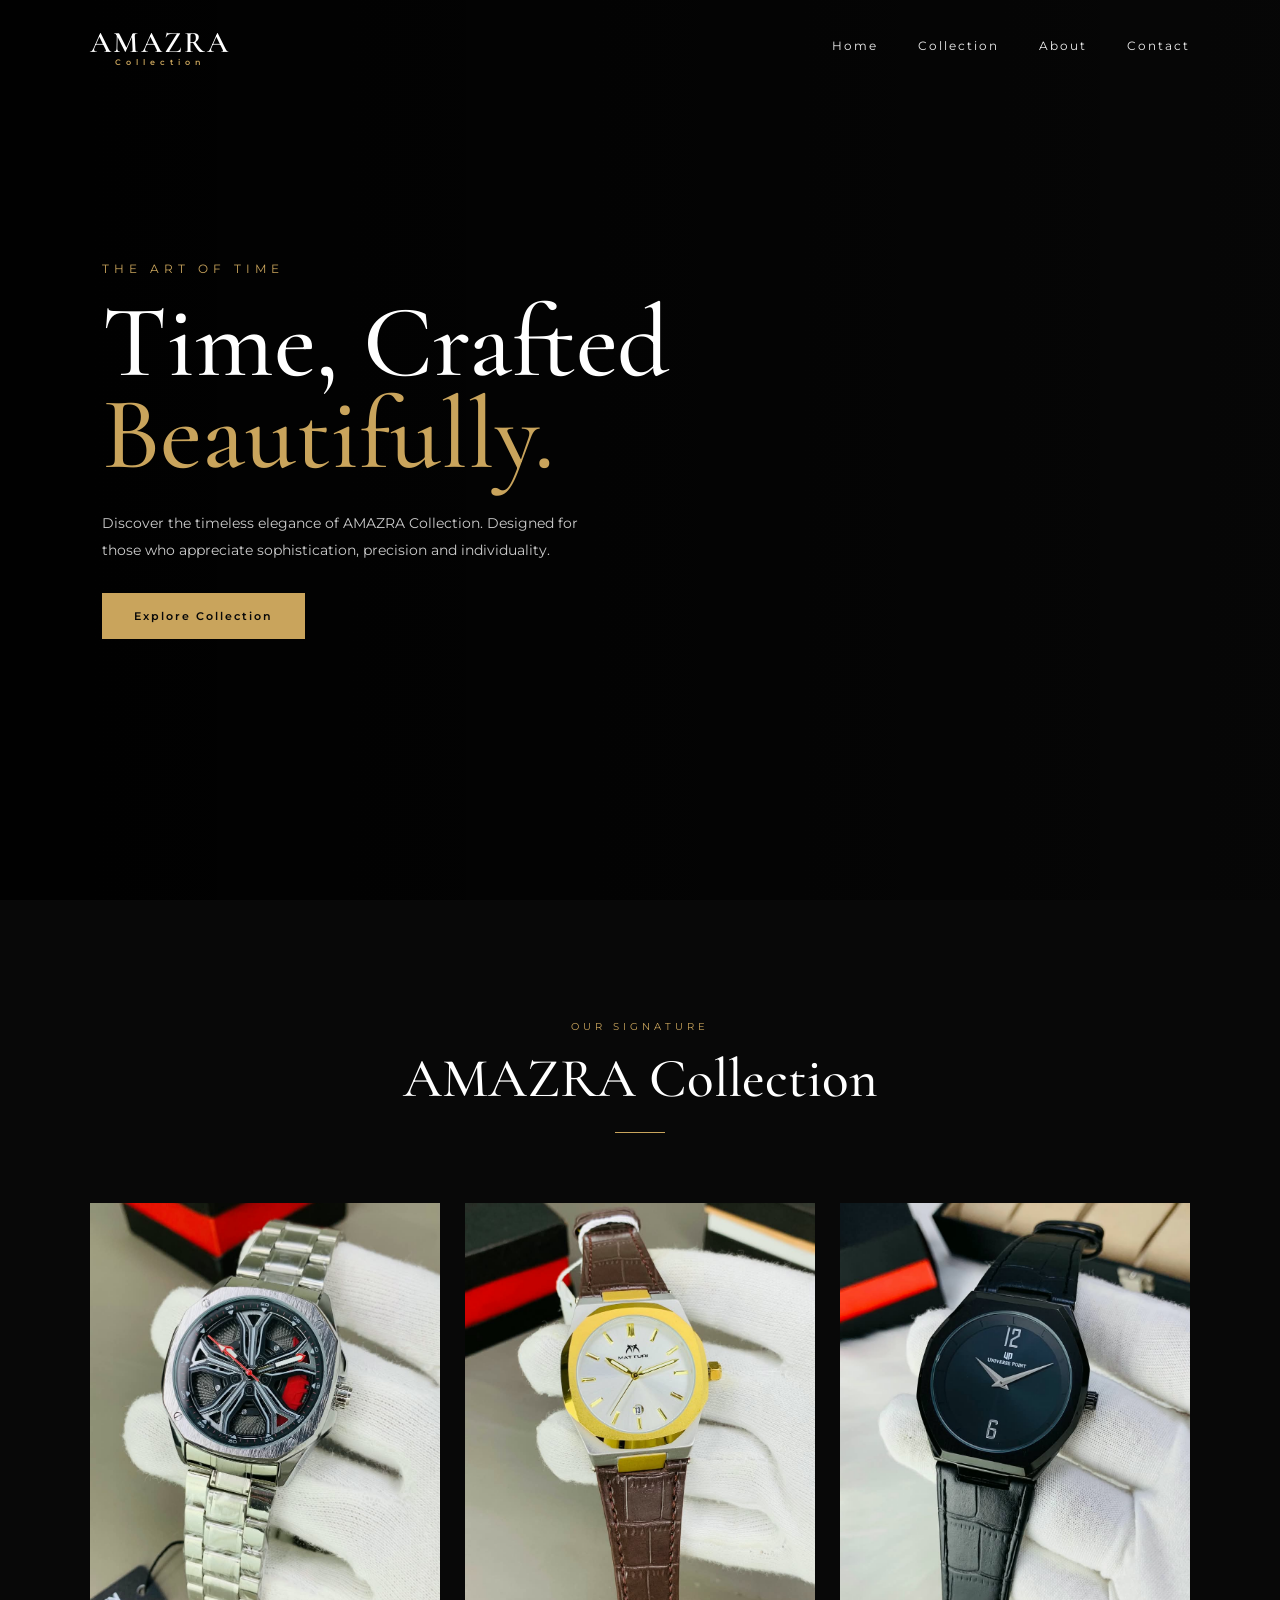
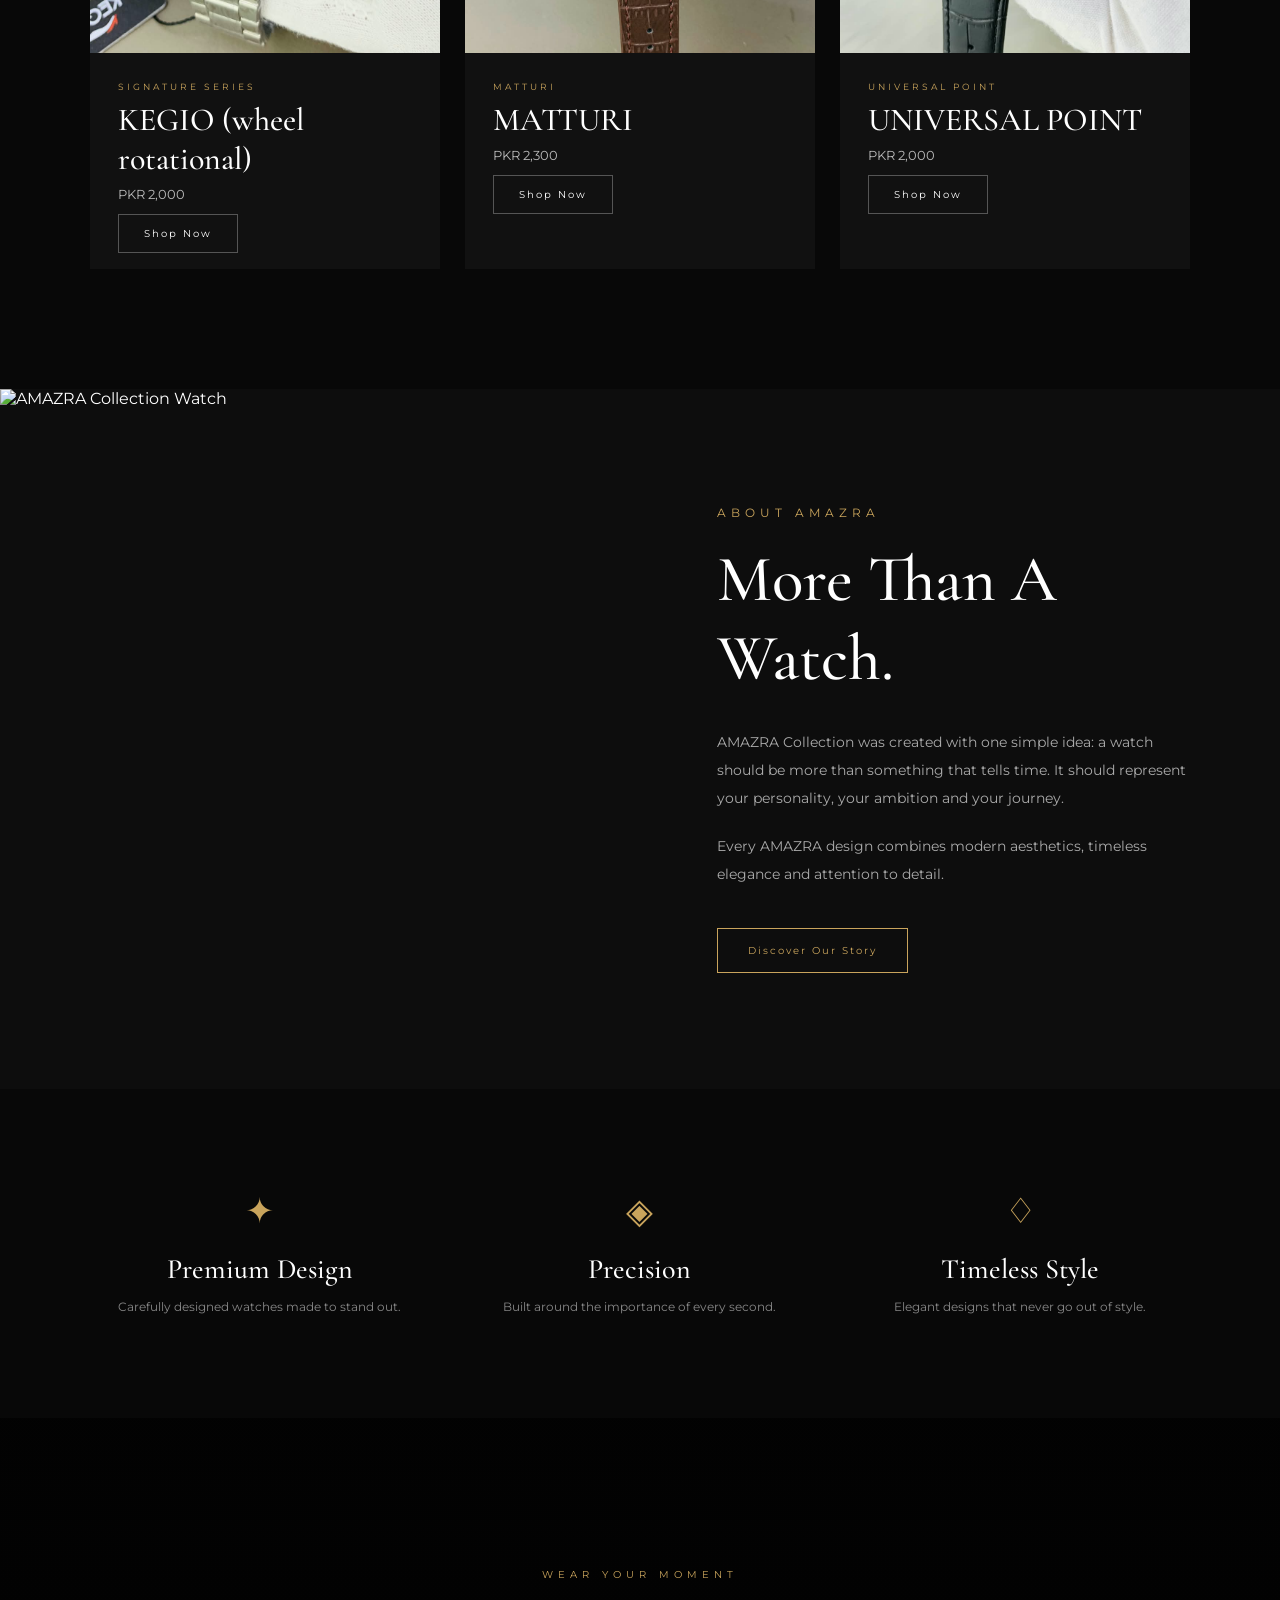
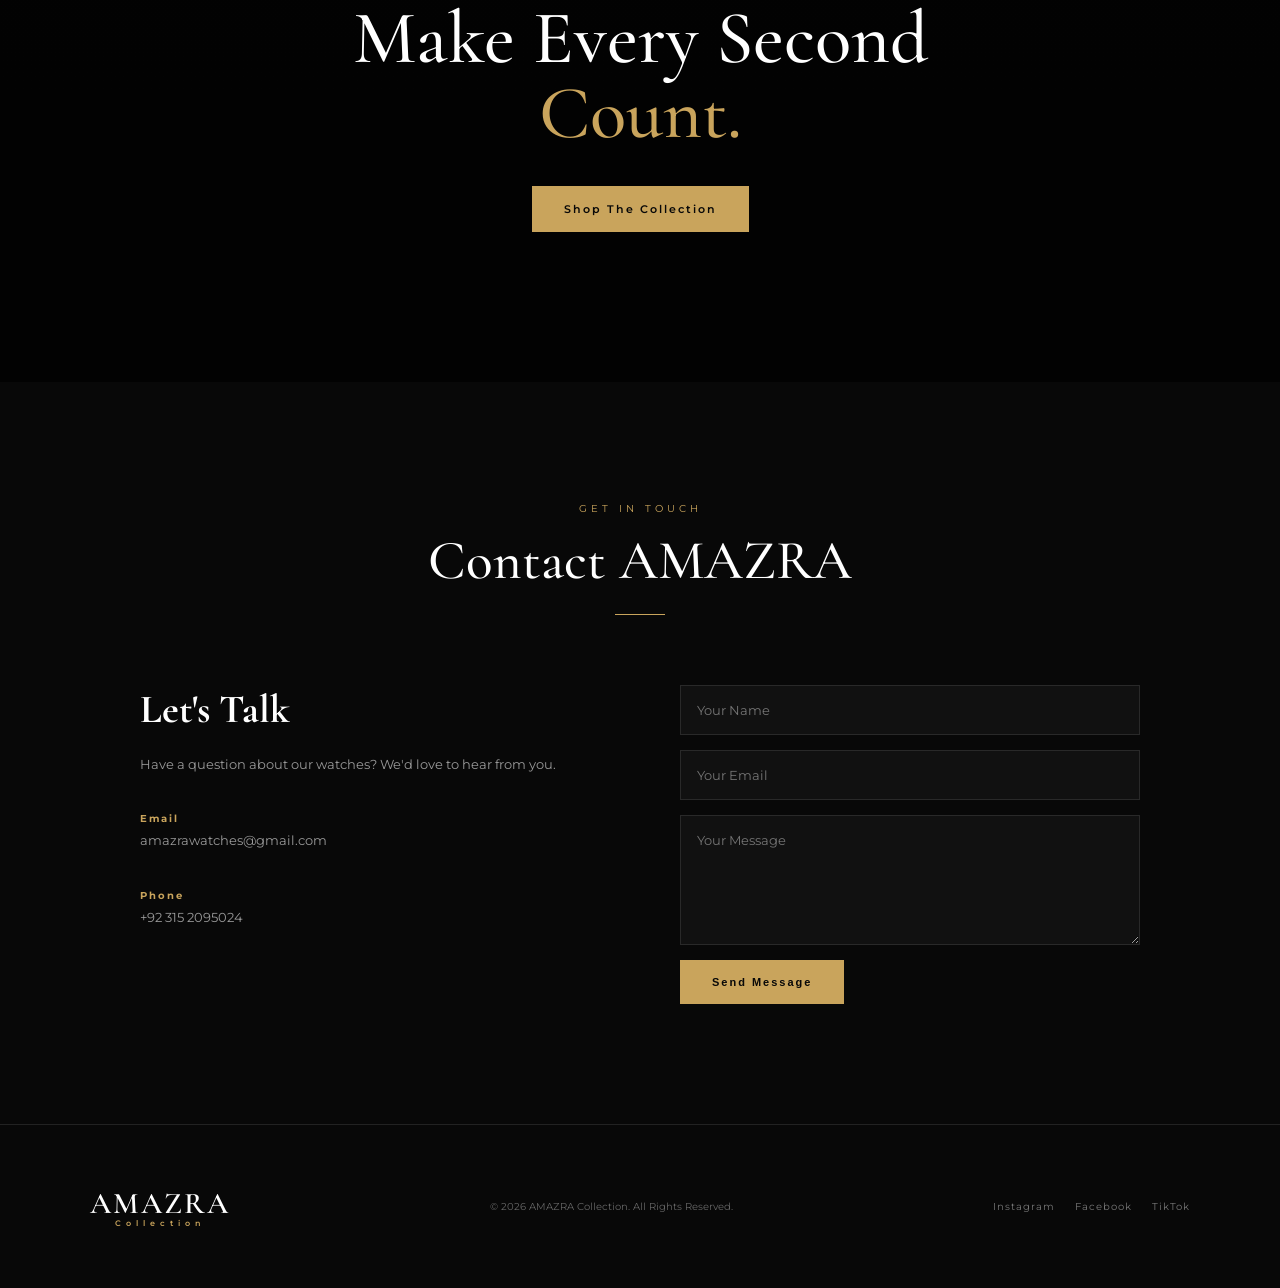
==== index.html @ 9cdfca57 "Fix HTML structure and update product details" ====
<!DOCTYPE html>
<html lang="en">
<head>
    <meta charset="UTF-8">
    <meta name="viewport" content="width=device-width, initial-scale=1.0">

    <title>AMAZRA Collection | Timeless Elegance</title>

    <link rel="stylesheet" href="style.css">

    <link rel="preconnect" href="https://fonts.googleapis.com">
    <link rel="preconnect" href="https://fonts.gstatic.com" crossorigin>

    <link href="https://fonts.googleapis.com/css2?family=Cormorant+Garamond:wght@400;500;600;700&family=Montserrat:wght@300;400;500;600;700&display=swap" rel="stylesheet">

    <script src="script.js" defer></script>
</head>

<body>

    <!-- NAVBAR -->

    <header class="navbar">

        <div class="logo">
            AMAZRA<span>Collection</span>
        </div>

        <nav id="navMenu">
            <a href="#home">Home</a>
            <a href="#collection">Collection</a>
            <a href="#about">About</a>
            <a href="#contact">Contact</a>
        </nav>

        <button class="menu-btn" id="menuBtn">
            ☰
        </button>

    </header>


    <!-- HERO SECTION -->

    <section class="hero" id="home">

        <div class="hero-content">

            <p class="small-title">
                THE ART OF TIME
            </p>

            <h1>
                Time, Crafted<br>
                <span>Beautifully.</span>
            </h1>

            <p class="hero-text">
                Discover the timeless elegance of AMAZRA Collection.
                Designed for those who appreciate sophistication,
                precision and individuality.
            </p>

            <a href="#collection" class="gold-btn">
                Explore Collection
            </a>

        </div>

    </section>


    <!-- COLLECTION -->

    <section class="collection" id="collection">

        <div class="section-heading">

            <p>OUR SIGNATURE</p>

            <h2>AMAZRA Collection</h2>

            <span></span>

        </div>


        <div class="products">

            <!-- PRODUCT 1 -->

            <div class="product-card">

                <div class="watch-image">
                    <img
                        src="WhatsApp Image 2026-08-26 at 6.16.11 PM (1).jpeg" alt="AMAZRA Classic Watch">
                </div>

                <div class="product-info">

                    <p class="product-category">
                        SIGNATURE SERIES
                    </p>

                    <h3>
                        KEGIO (wheel rotational)
                    </h3>

                    <p class="price">
                        PKR 2,000
                    </p>

                    <a href="WhatsApp Image 2026-08-26 at 6.16.11 PM (1).jpeg" class="shop-btn">
                        Shop Now
                    </a>
                </div>

            </div>


            <!-- PRODUCT 2 -->

            <div class="product-card">

                <div class="watch-image">

                    <img
                        src="WhatsApp Image 2026-08-26 at 6.16.17 PM.jpeg"
                        alt="AMAZRA Royal Watch">

                </div>

                <div class="product-info">

                    <p class="product-category">
                        MATTURI
                    </p>

                    <h3>
                        MATTURI
                    </h3>

                    <p class="price">
                        PKR 2,300
                    </p>
                    <a href="WhatsApp Image 2026-08-26 at 6.16.17 PM.jpeg" class="shop-btn">
                        Shop Now
                    </a>
                    

                </div>

            </div>


            <!-- PRODUCT 3 -->

            <div class="product-card">

                <div class="watch-image">

                    <img
                        src="WhatsApp Image 2026-08-26 at 6.16.13 PM.jpeg"
                        alt="AMAZRA Noir Watch">

                </div>

                <div class="product-info">

                    <p class="product-category">
                        UNIVERSAL POINT
                    </p>

                    <h3>
                        UNIVERSAL POINT
                    </h3>

                    <p class="price">
                        PKR 2,000
                    </p>

                    <a href="product.html?product=noir" class="shop-btn">
                        Shop Now
                    </a>
                    

                </div>

            </div>

        </div>

    </section>


    <!-- ABOUT -->

    <section class="about" id="about">

        <div class="about-image">

            <img
                src="https://images.unsplash.com/photo-1523275335684-37898b6baf30?auto=format&fit=crop&w=1200&q=80"
                alt="AMAZRA Collection Watch">

        </div>


        <div class="about-content">

            <p class="small-title">
                ABOUT AMAZRA
            </p>

            <h2>
                More Than A Watch.
            </h2>

            <p>
                AMAZRA Collection was created with one simple idea:
                a watch should be more than something that tells time.
                It should represent your personality, your ambition
                and your journey.
            </p>

            <p>
                Every AMAZRA design combines modern aesthetics,
                timeless elegance and attention to detail.
            </p>

            <a href="#contact" class="outline-btn">
                Discover Our Story
            </a>

        </div>

    </section>


    <!-- FEATURES -->

    <section class="features">

        <div class="feature">

            <div class="feature-icon">
                ✦
            </div>

            <h3>
                Premium Design
            </h3>

            <p>
                Carefully designed watches made to stand out.
            </p>

        </div>


        <div class="feature">

            <div class="feature-icon">
                ◈
            </div>

            <h3>
                Precision
            </h3>

            <p>
                Built around the importance of every second.
            </p>

        </div>


        <div class="feature">

            <div class="feature-icon">
                ♢
            </div>

            <h3>
                Timeless Style
            </h3>

            <p>
                Elegant designs that never go out of style.
            </p>

        </div>

    </section>


    <!-- CTA -->

    <section class="cta">

        <p>
            WEAR YOUR MOMENT
        </p>

        <h2>
            Make Every Second<br>
            <span>Count.</span>
        </h2>

        <a href="#collection" class="gold-btn">
            Shop The Collection
        </a>

    </section>


    <!-- CONTACT -->

    <section class="contact" id="contact">

        <div class="section-heading">

            <p>GET IN TOUCH</p>

            <h2>
                Contact AMAZRA
            </h2>

            <span></span>

        </div>


        <div class="contact-container">

            <div class="contact-info">

                <h3>
                    Let's Talk
                </h3>

                <p>
                    Have a question about our watches?
                    We'd love to hear from you.
                </p>

                <p>
                    <strong>Email</strong><br>
                    amazrawatches@gmail.com
                </p>

                <p>
                    <strong>Phone</strong><br>
                    +92 315 2095024
                </p>

            </div>


            <form class="contact-form">

                <input
                    type="text"
                    placeholder="Your Name"
                    required
                >

                <input
                    type="email"
                    placeholder="Your Email"
                    required
                >

                <textarea
                    placeholder="Your Message"
                    rows="6"
                    required
                ></textarea>

                <button type="submit" class="gold-btn">
                    Send Message
                </button>

            </form>

        </div>

    </section>


    <!-- FOOTER -->

    <footer>

        <div class="footer-logo">
            AMAZRA<span>Collection</span>
        </div>

        <p>
            © 2026 AMAZRA Collection. All Rights Reserved.
        </p>

        <div class="socials">
            <a href="#">Instagram</a>
            <a href="#">Facebook</a>
            <a href="#">TikTok</a>
        </div>

    </footer>

</body>
</html>

    </footer>

</body>
</html>
---- style.css ----
/* ================================
   AMAZRA COLLECTION
   MAIN STYLESHEET
================================ */

* {
    margin: 0;
    padding: 0;
    box-sizing: border-box;
}

html {
    scroll-behavior: smooth;
}

body {
    background: #080808;
    color: #ffffff;
    font-family: "Montserrat", sans-serif;
}

a {
    text-decoration: none;
    color: inherit;
}


/* ================================
   NAVBAR
================================ */

.navbar {
    width: 100%;
    height: 90px;

    padding: 0 7%;

    display: flex;
    align-items: center;
    justify-content: space-between;

    position: absolute;
    top: 0;
    left: 0;

    z-index: 100;
}

.logo,
.footer-logo {
    font-family: "Cormorant Garamond", serif;

    font-size: 30px;
    font-weight: 600;

    letter-spacing: 2px;
}

.logo span,
.footer-logo span {
    display: block;

    color: #c9a45c;

    font-family: "Montserrat", sans-serif;
    font-size: 8px;

    letter-spacing: 5px;

    text-align: center;

    margin-top: -4px;
}

.navbar nav {
    display: flex;
    gap: 40px;
}

.navbar nav a {
    color: #eeeeee;

    font-size: 12px;

    letter-spacing: 2px;

    transition: 0.3s;
}

.navbar nav a:hover {
    color: #c9a45c;
}

.menu-btn {
    display: none;

    background: transparent;
    border: none;

    color: white;

    font-size: 25px;

    cursor: pointer;
}


/* ================================
   HERO
================================ */

.hero {
    min-height: 100vh;

    display: flex;
    align-items: center;

    padding: 120px 8%;

    background:
        linear-gradient(
            90deg,
            rgba(0,0,0,0.92),
            rgba(0,0,0,0.60),
            rgba(0,0,0,0.20)
        ),
        url("https://images.unsplash.com/photo-1522312346375-d1a52e2b99b3?auto=format&fit=crop&w=1800&q=85");

    background-size: cover;
    background-position: center;
}

.hero-content {
    max-width: 650px;

    animation: heroAnimation 1.2s ease;
}

.small-title {
    color: #c9a45c;

    font-size: 12px;

    letter-spacing: 5px;

    margin-bottom: 20px;
}

.hero h1 {
    font-family: "Cormorant Garamond", serif;

    font-size: clamp(60px, 8vw, 110px);

    line-height: 0.9;

    font-weight: 500;
}

.hero h1 span,
.cta h2 span {
    color: #c9a45c;
}

.hero-text {
    max-width: 500px;

    margin: 30px 0;

    color: #cccccc;

    line-height: 1.9;

    font-size: 14px;
}

.gold-btn {
    display: inline-block;

    padding: 16px 32px;

    background: #c9a45c;

    color: #080808;

    font-size: 11px;

    font-weight: 600;

    letter-spacing: 2px;

    border: none;

    cursor: pointer;

    transition: 0.3s;
}

.gold-btn:hover {
    background: #e3c27a;

    transform: translateY(-3px);
}


/* ================================
   COLLECTION
================================ */

.collection {
    padding: 120px 7%;
}

.section-heading {
    text-align: center;

    margin-bottom: 70px;
}

.section-heading p {
    color: #c9a45c;

    font-size: 10px;

    letter-spacing: 4px;

    margin-bottom: 12px;
}

.section-heading h2 {
    font-family: "Cormorant Garamond", serif;

    font-size: 55px;

    font-weight: 500;
}

.section-heading span {
    display: block;

    width: 50px;
    height: 1px;

    background: #c9a45c;

    margin: 20px auto 0;
}

.products {
    display: grid;

    grid-template-columns:
        repeat(3, 1fr);

    gap: 25px;
}

.product-card {
    background: #111111;

    transition: 0.4s;

    overflow: hidden;
}

.product-card:hover {
    transform: translateY(-10px);
}

.watch-image {
    height: 450px;

    overflow: hidden;

    background: #151515;
}

.watch-image img {
    width: 100%;
    height: 100%;

    object-fit: cover;

    transition: 0.6s;
}

.product-card:hover .watch-image img {
    transform: scale(1.08);
}

.product-info {
    padding: 28px;
}

.product-category {
    color: #c9a45c;

    font-size: 9px;

    letter-spacing: 3px;
}

.product-info h3 {
    font-family: "Cormorant Garamond", serif;

    font-size: 32px;

    font-weight: 500;

    margin: 8px 0;
}

.price {
    color: #bbbbbb;

    font-size: 13px;

    margin-bottom: 20px;
}

.shop-btn {
    background: transparent;

    border: 1px solid #555;

    color: white;

    padding: 12px 25px;

    font-size: 10px;

    letter-spacing: 2px;

    cursor: pointer;

    transition: 0.3s;
}

.shop-btn:hover {
    border-color: #c9a45c;

    color: #c9a45c;
}


/* ================================
   ABOUT
================================ */

.about {
    display: grid;

    grid-template-columns: 1fr 1fr;

    min-height: 700px;

    background: #0d0d0d;
}

.about-image {
    min-height: 600px;
}

.about-image img {
    width: 100%;
    height: 100%;

    object-fit: cover;
}

.about-content {
    padding: 100px 12%;

    display: flex;

    flex-direction: column;

    justify-content: center;
}

.about-content h2 {
    font-family: "Cormorant Garamond", serif;

    font-size: 65px;

    font-weight: 500;

    margin-bottom: 30px;
}

.about-content p:not(.small-title) {
    color: #aaa;

    font-size: 14px;

    line-height: 2;

    margin-bottom: 20px;
}

.outline-btn {
    width: fit-content;

    margin-top: 20px;

    padding: 15px 30px;

    border: 1px solid #c9a45c;

    color: #c9a45c;

    font-size: 10px;

    letter-spacing: 2px;

    transition: 0.3s;
}

.outline-btn:hover {
    background: #c9a45c;

    color: #080808;
}


/* ================================
   FEATURES
================================ */

.features {
    padding: 100px 7%;

    display: grid;

    grid-template-columns:
        repeat(3, 1fr);

    gap: 40px;

    text-align: center;
}

.feature-icon {
    color: #c9a45c;

    font-size: 35px;

    margin-bottom: 20px;
}

.feature h3 {
    font-family: "Cormorant Garamond", serif;

    font-size: 28px;

    font-weight: 500;

    margin-bottom: 10px;
}

.feature p {
    color: #888;

    font-size: 12px;

    line-height: 1.8;
}


/* ================================
   CTA
================================ */

.cta {
    padding: 150px 20px;

    text-align: center;

    background:
        linear-gradient(
            rgba(0,0,0,0.70),
            rgba(0,0,0,0.80)
        ),
        url("https://images.unsplash.com/photo-1547996160-81dfa63595aa?auto=format&fit=crop&w=1800&q=85");

    background-size: cover;

    background-position: center;
}

.cta p {
    color: #c9a45c;

    font-size: 10px;

    letter-spacing: 5px;

    margin-bottom: 20px;
}

.cta h2 {
    font-family: "Cormorant Garamond", serif;

    font-size: 75px;

    font-weight: 500;

    line-height: 1;

    margin-bottom: 35px;
}


/* ================================
   CONTACT
================================ */

.contact {
    padding: 120px 7%;
}

.contact-container {
    max-width: 1000px;

    margin: auto;

    display: grid;

    grid-template-columns: 1fr 1fr;

    gap: 80px;
}

.contact-info h3 {
    font-family: "Cormorant Garamond", serif;

    font-size: 40px;

    margin-bottom: 20px;
}

.contact-info p {
    color: #999;

    font-size: 13px;

    line-height: 1.8;

    margin-bottom: 30px;
}

.contact-info strong {
    color: #c9a45c;

    font-size: 10px;

    letter-spacing: 2px;
}

.contact-form {
    display: flex;

    flex-direction: column;

    gap: 15px;
}

.contact-form input,
.contact-form textarea {
    width: 100%;

    padding: 16px;

    background: #111;

    border: 1px solid #292929;

    color: white;

    font-family: inherit;

    outline: none;
}

.contact-form input:focus,
.contact-form textarea:focus {
    border-color: #c9a45c;
}

.contact-form button {
    align-self: flex-start;
}


/* ================================
   FOOTER
================================ */

footer {
    padding: 60px 7%;

    border-top: 1px solid #222;

    display: flex;

    align-items: center;

    justify-content: space-between;
}

footer p {
    color: #666;

    font-size: 10px;
}

.socials {
    display: flex;

    gap: 20px;
}

.socials a {
    color: #777;

    font-size: 10px;

    letter-spacing: 1px;

    transition: 0.3s;
}

.socials a:hover {
    color: #c9a45c;
}


/* ================================
   ANIMATION
================================ */

@keyframes heroAnimation {

    from {
        opacity: 0;
        transform: translateY(30px);
    }

    to {
        opacity: 1;
        transform: translateY(0);
    }

}


/* ================================
   MOBILE
================================ */

@media (max-width: 900px) {

    .navbar {
        padding: 0 5%;
    }

    .navbar nav {
        display: none;

        position: absolute;

        top: 90px;
        left: 0;

        width: 100%;

        background: #080808;

        flex-direction: column;

        gap: 0;

        padding: 20px 0;
    }

    .navbar nav.active {
        display: flex;
    }

    .navbar nav a {
        padding: 18px 30px;
    }

    .menu-btn {
        display: block;
    }

    .products {
        grid-template-columns: 1fr;
    }

    .watch-image {
        height: 500px;
    }

    .about {
        grid-template-columns: 1fr;
    }

    .about-image {
        height: 500px;
    }

    .about-content {
        padding: 80px 8%;
    }

    .features {
        grid-template-columns: 1fr;
    }

    .contact-container {
        grid-template-columns: 1fr;

        gap: 50px;
    }

    footer {
        flex-direction: column;

        gap: 25px;

        text-align: center;
    }

}

@media (max-width: 600px) {

    .hero {
        padding: 120px 7%;
    }

    .hero h1 {
        font-size: 65px;
    }

    .section-heading h2 {
        font-size: 45px;
    }

    .about-content h2 {
        font-size: 50px;
    }

    .cta h2 {
        font-size: 55px;
    }

}
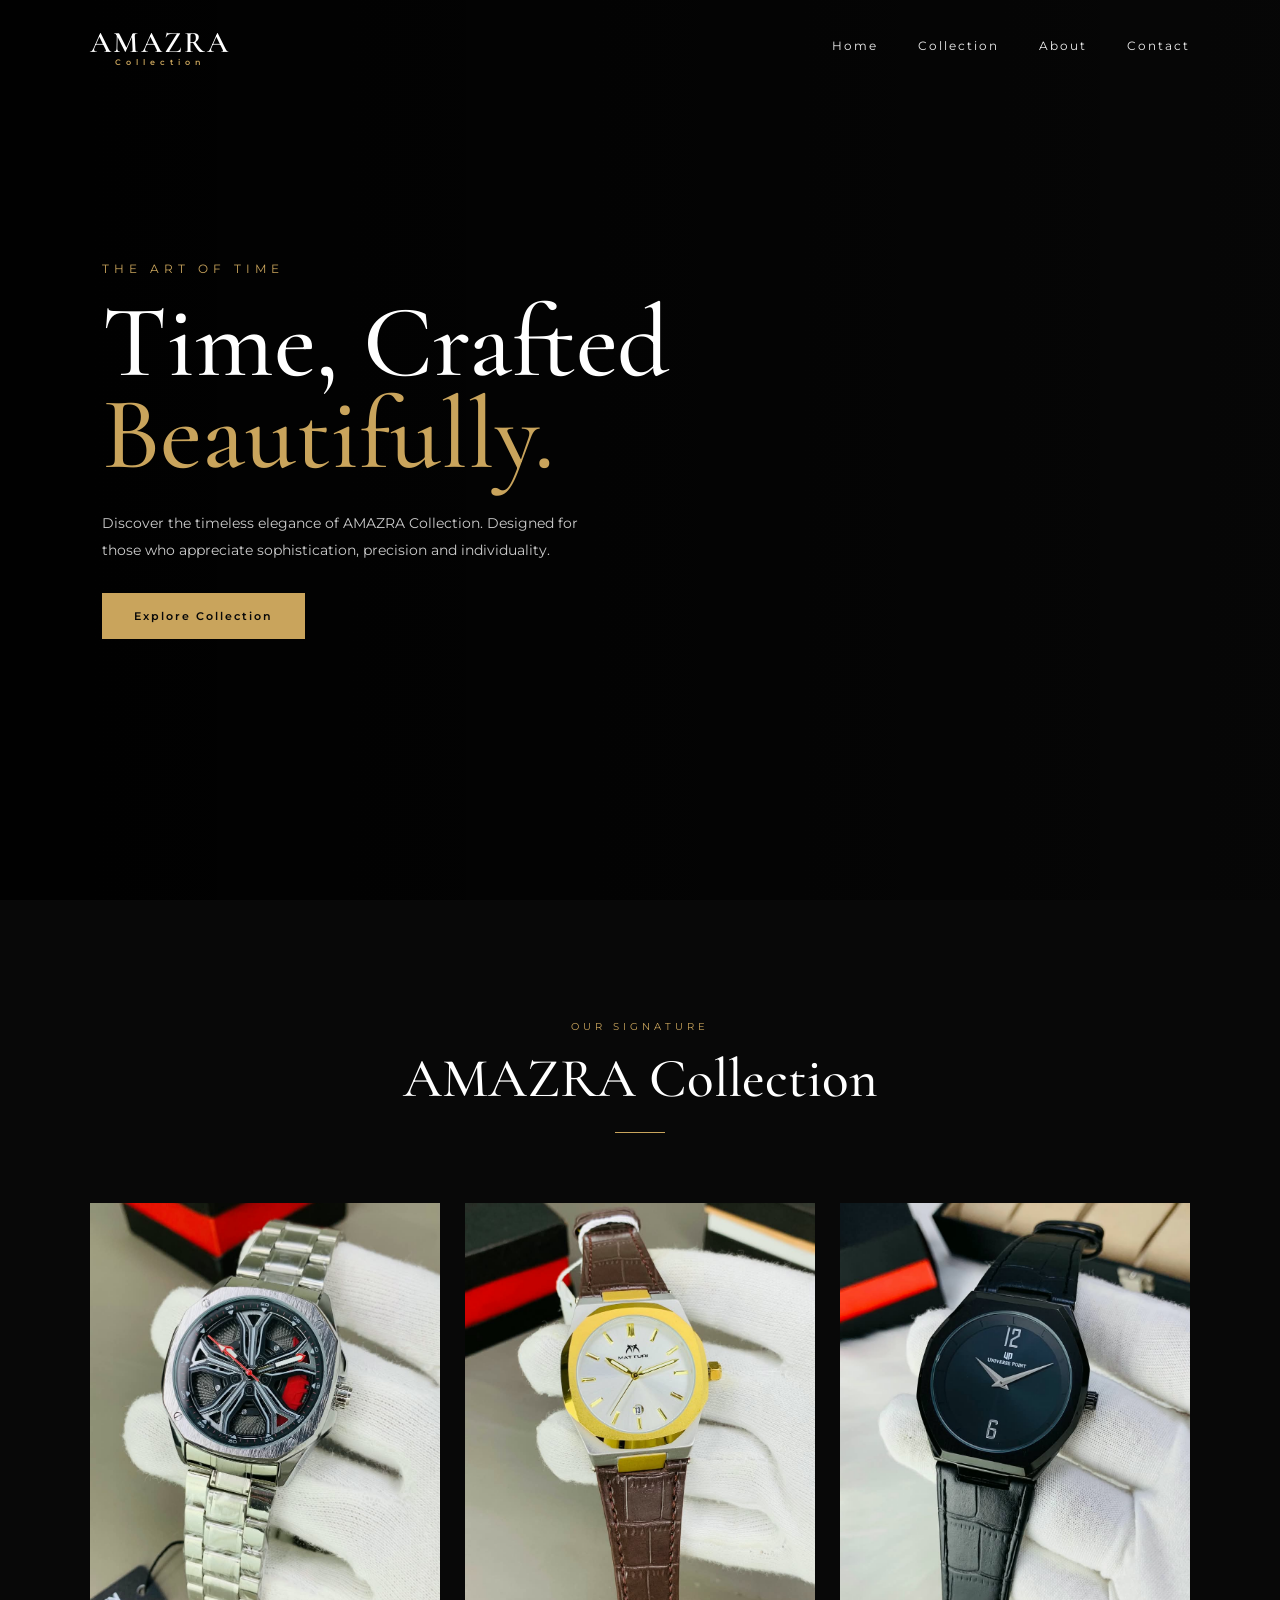
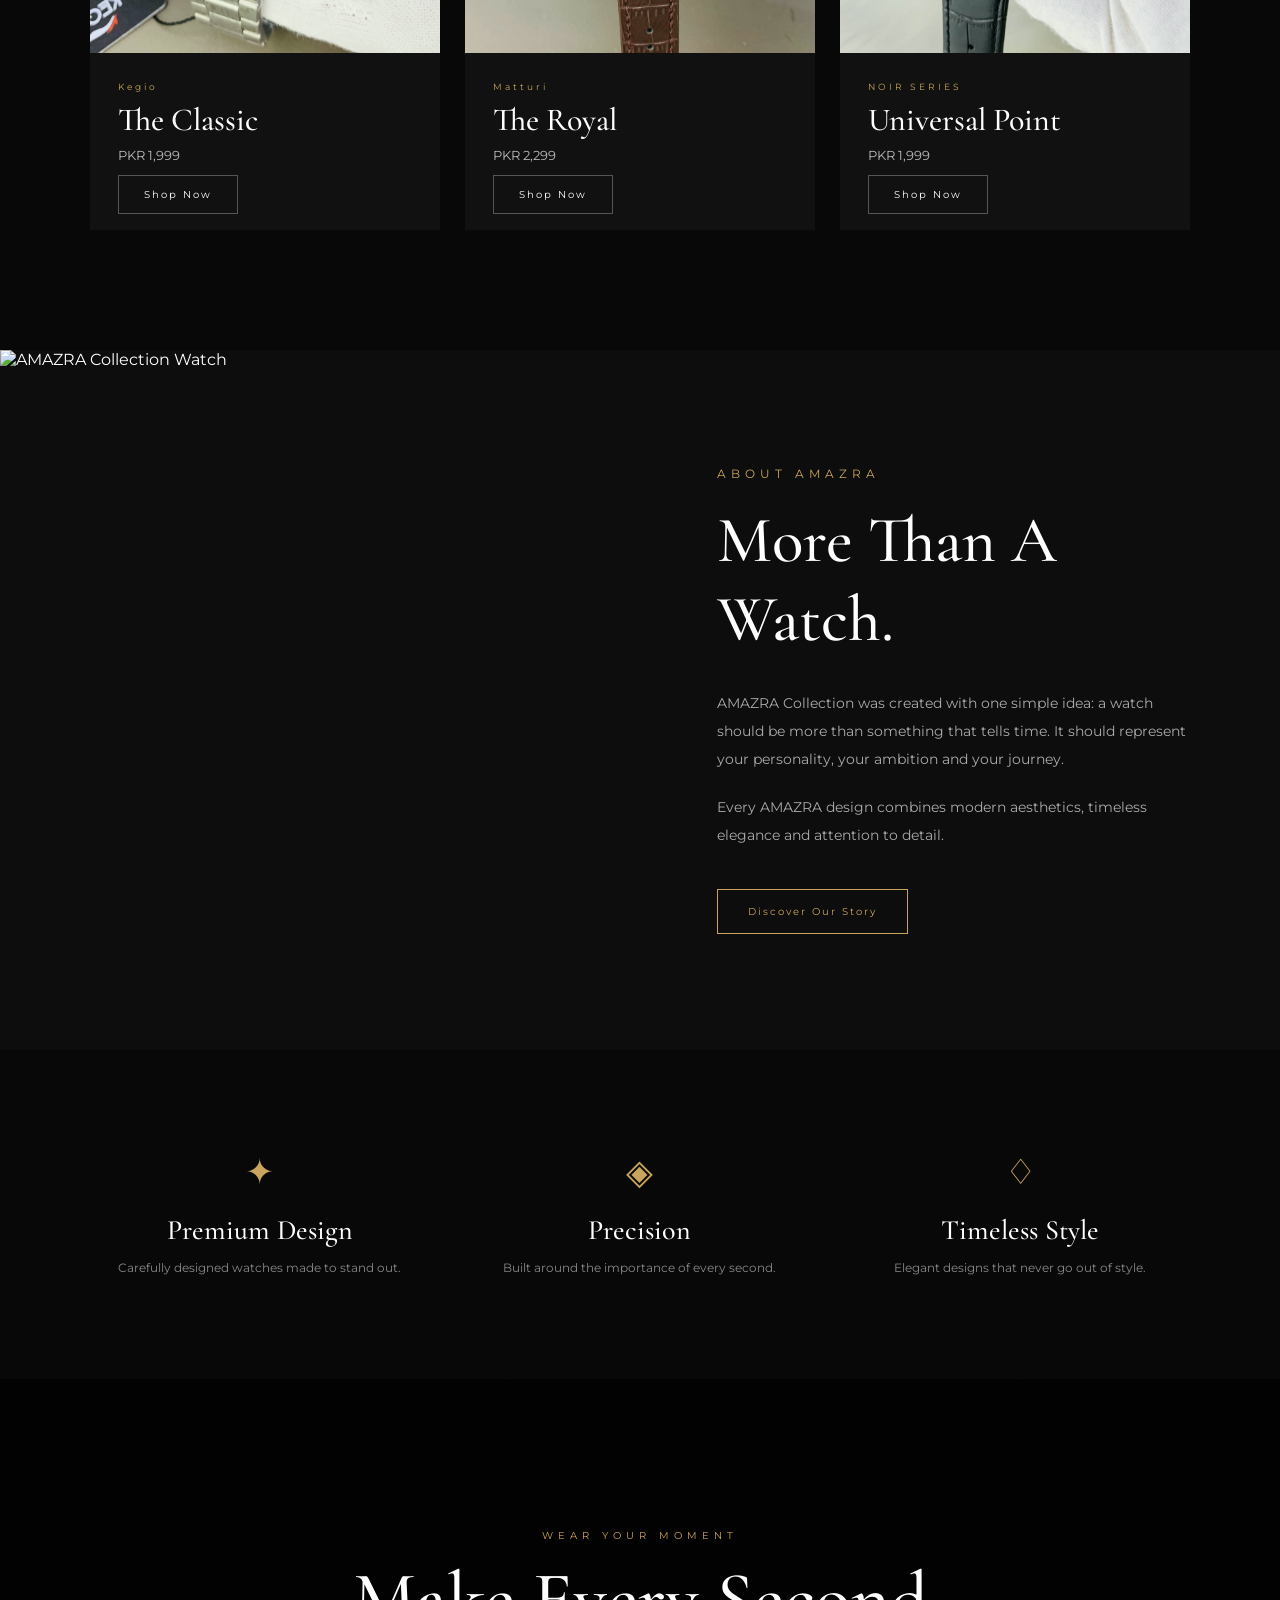
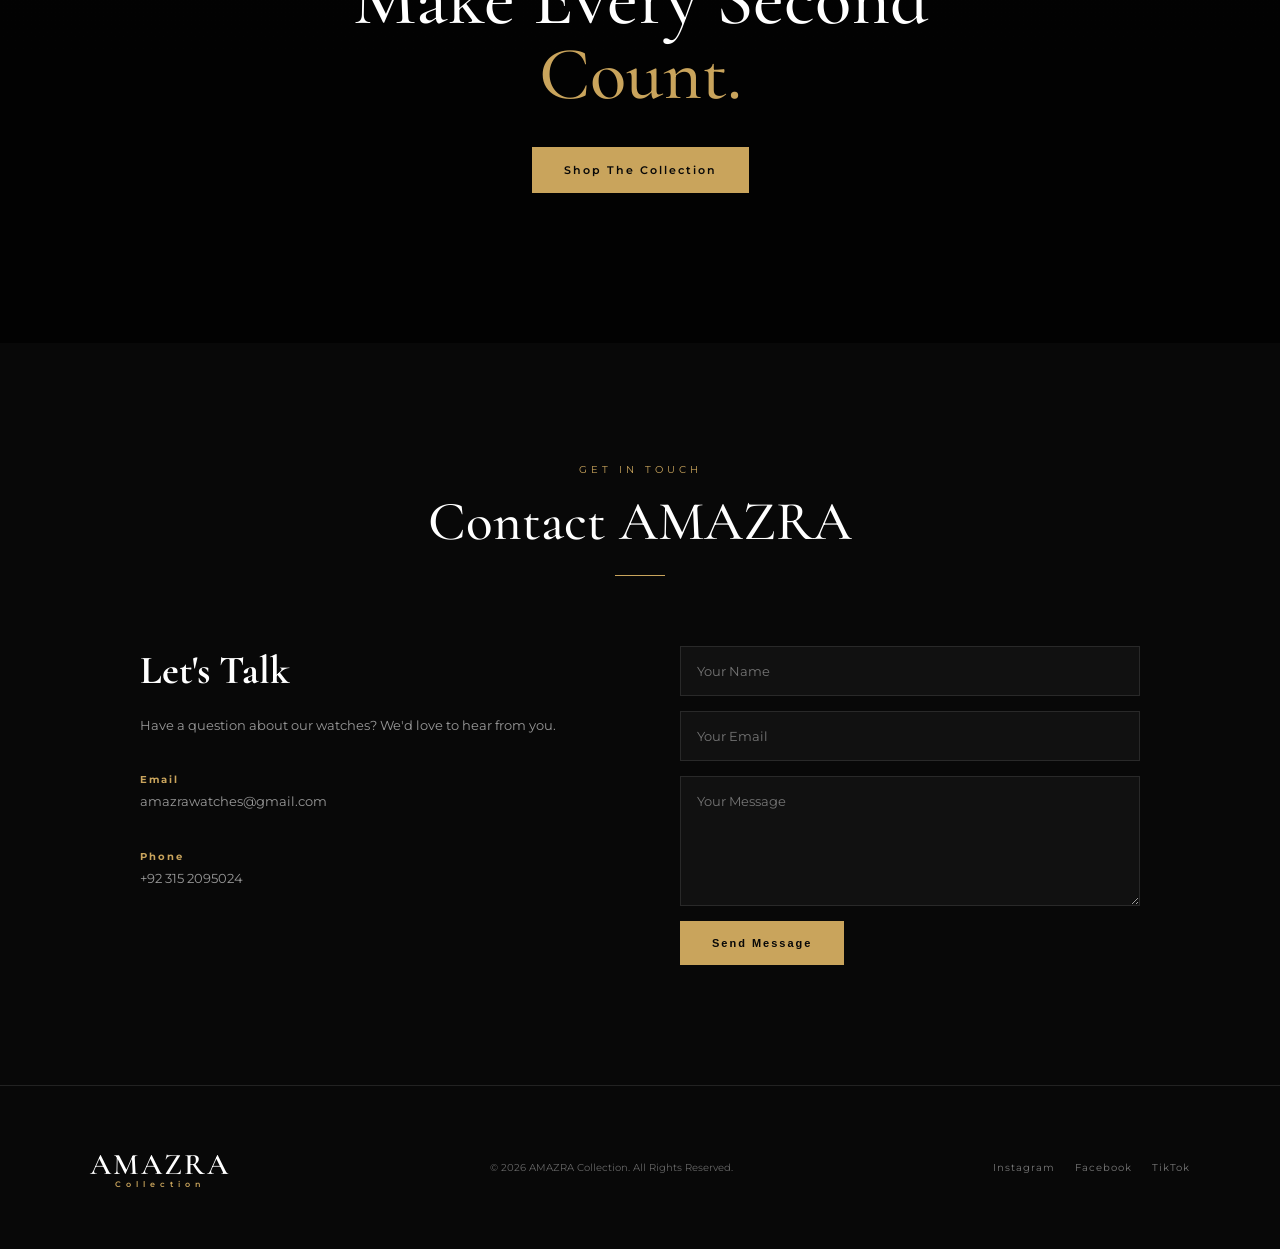
==== commit a86224fe: "Refactor index.html for improved structure and content Reformatted HTML structure and corrected prod" ====
--- a/index.html
+++ b/index.html
@@ -99,18 +99,18 @@
                 <div class="product-info">
 
                     <p class="product-category">
-                        SIGNATURE SERIES
+                        Kegio
                     </p>
 
                     <h3>
-                        KEGIO (wheel rotational)
+                        The Classic
                     </h3>
 
                     <p class="price">
-                        PKR 2,000
-                    </p>
-
-                    <a href="WhatsApp Image 2026-08-26 at 6.16.11 PM (1).jpeg" class="shop-btn">
+                        PKR 1,999
+                    </p>
+
+                    <a href="WhatsApp Image 2026-08-26 at 6.16.11 PM.jpeg" class="shop-btn">
                         Shop Now
                     </a>
                 </div>
@@ -133,17 +133,17 @@
                 <div class="product-info">
 
                     <p class="product-category">
-                        MATTURI
+                        Matturi
                     </p>
 
                     <h3>
-                        MATTURI
+                        The Royal
                     </h3>
 
                     <p class="price">
-                        PKR 2,300
-                    </p>
-                    <a href="WhatsApp Image 2026-08-26 at 6.16.17 PM.jpeg" class="shop-btn">
+                        PKR 2,299
+                    </p>
+                    <a href="WhatsApp Image 2026-08-26 at 6.16.12 PM.jpeg" class="shop-btn">
                         Shop Now
                     </a>
                     
@@ -168,15 +168,15 @@
                 <div class="product-info">
 
                     <p class="product-category">
-                        UNIVERSAL POINT
+                        NOIR SERIES
                     </p>
 
                     <h3>
-                        UNIVERSAL POINT
+                        Universal Point
                     </h3>
 
                     <p class="price">
-                        PKR 2,000
+                        PKR 1,999
                     </p>
 
                     <a href="product.html?product=noir" class="shop-btn">
@@ -410,8 +410,3 @@
 
 </body>
 </html>
-
-    </footer>
-
-</body>
-</html>
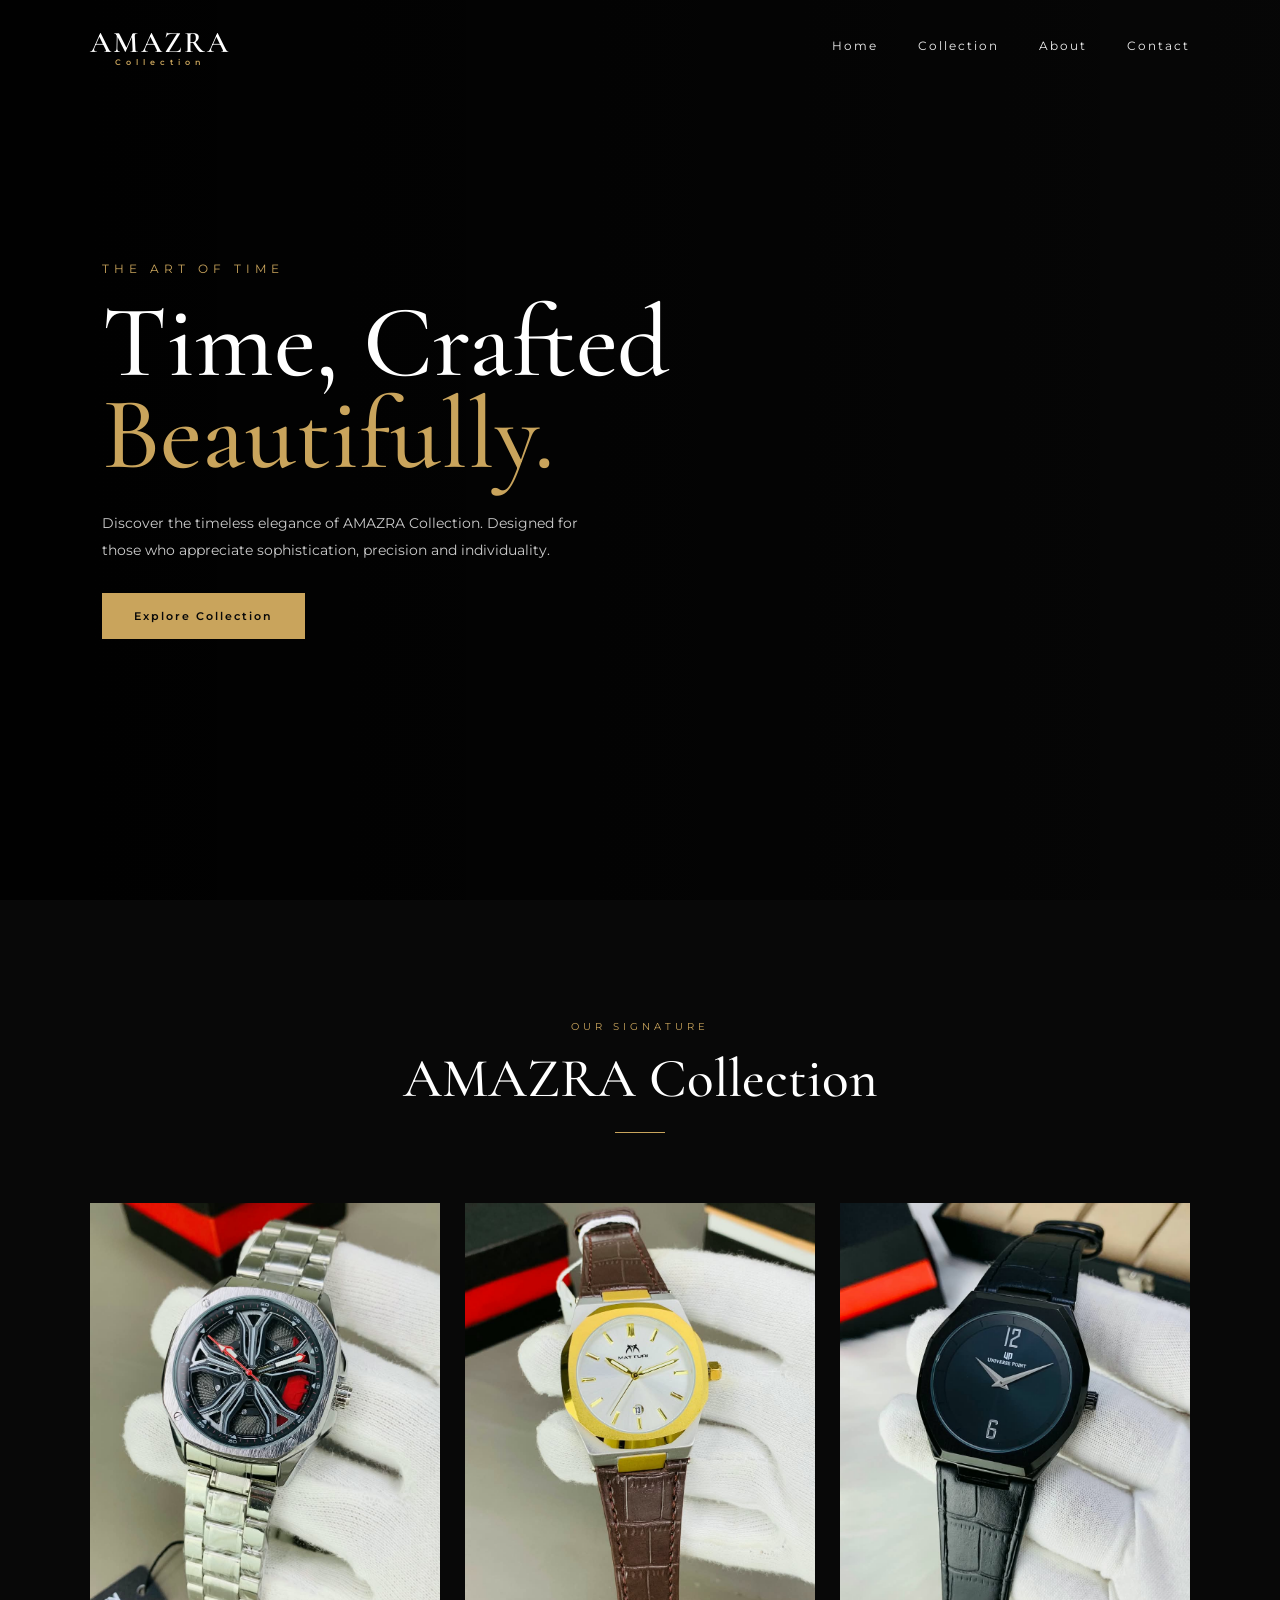
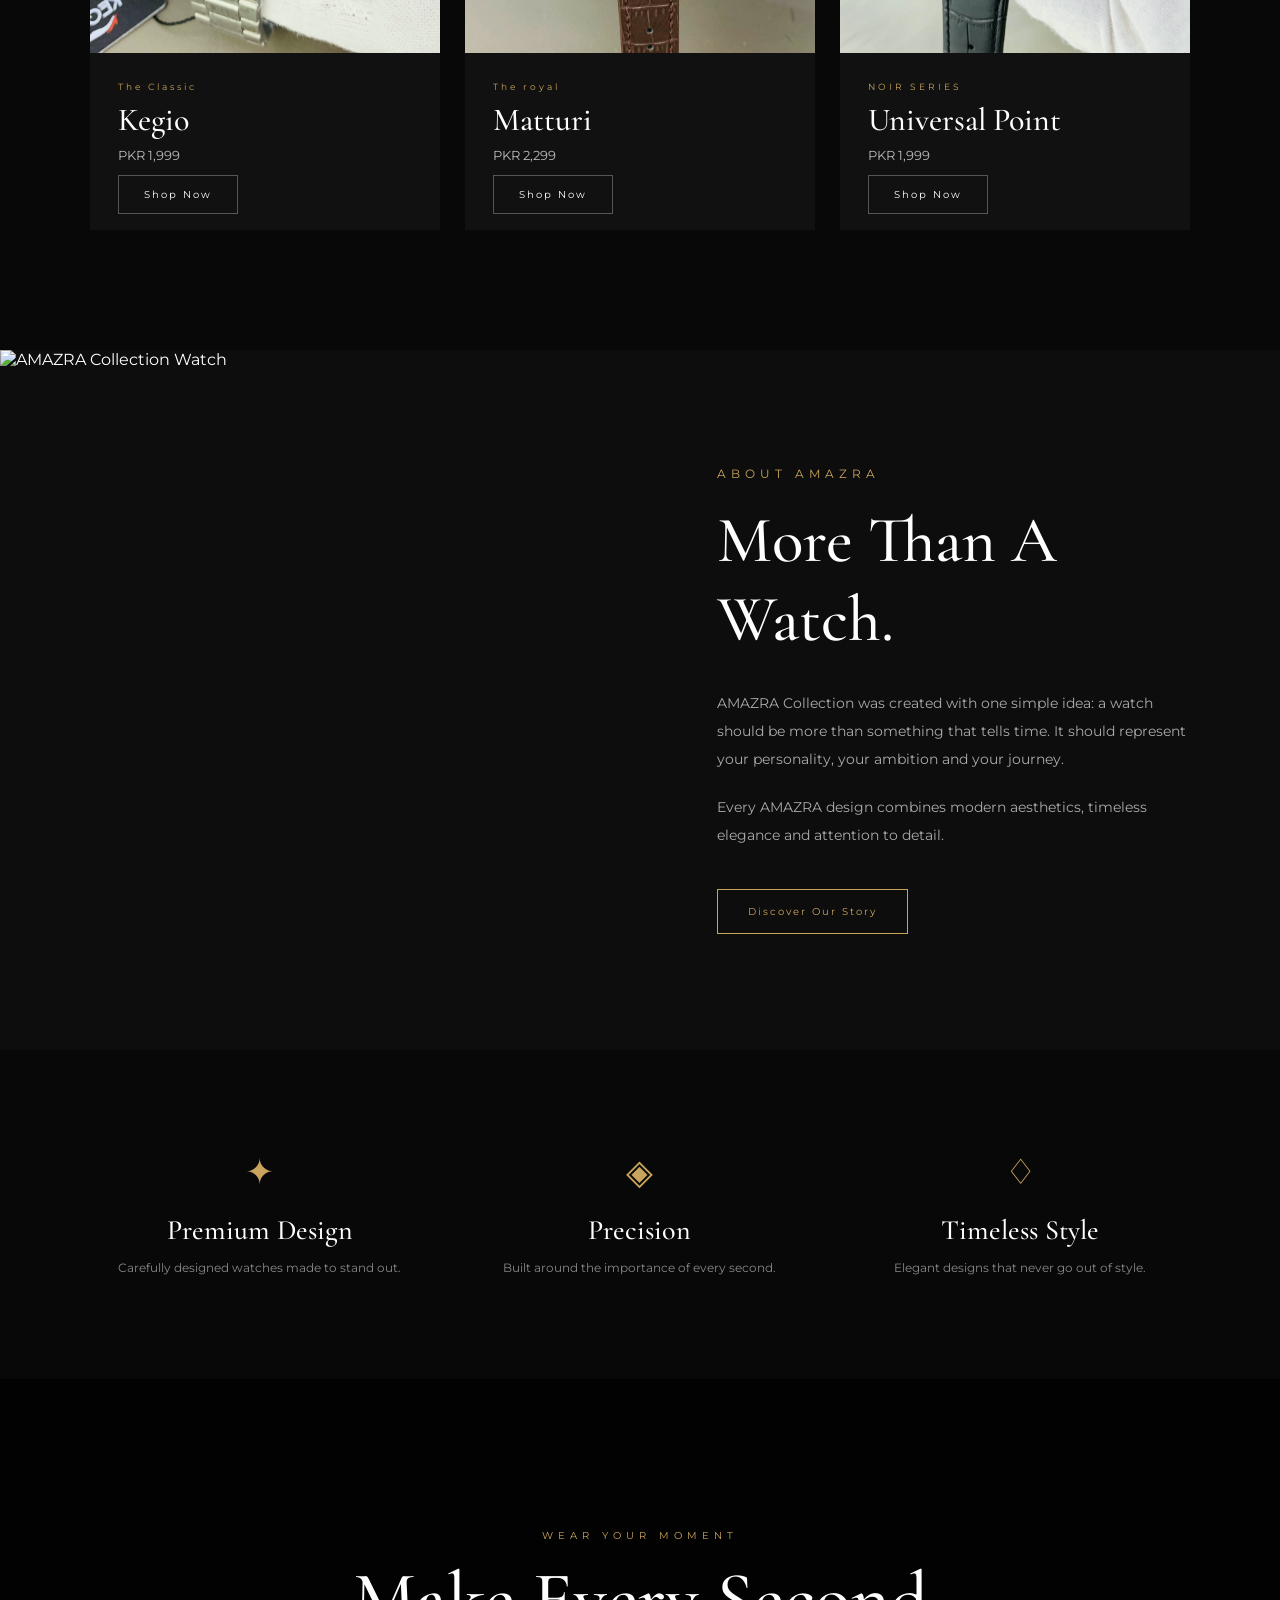
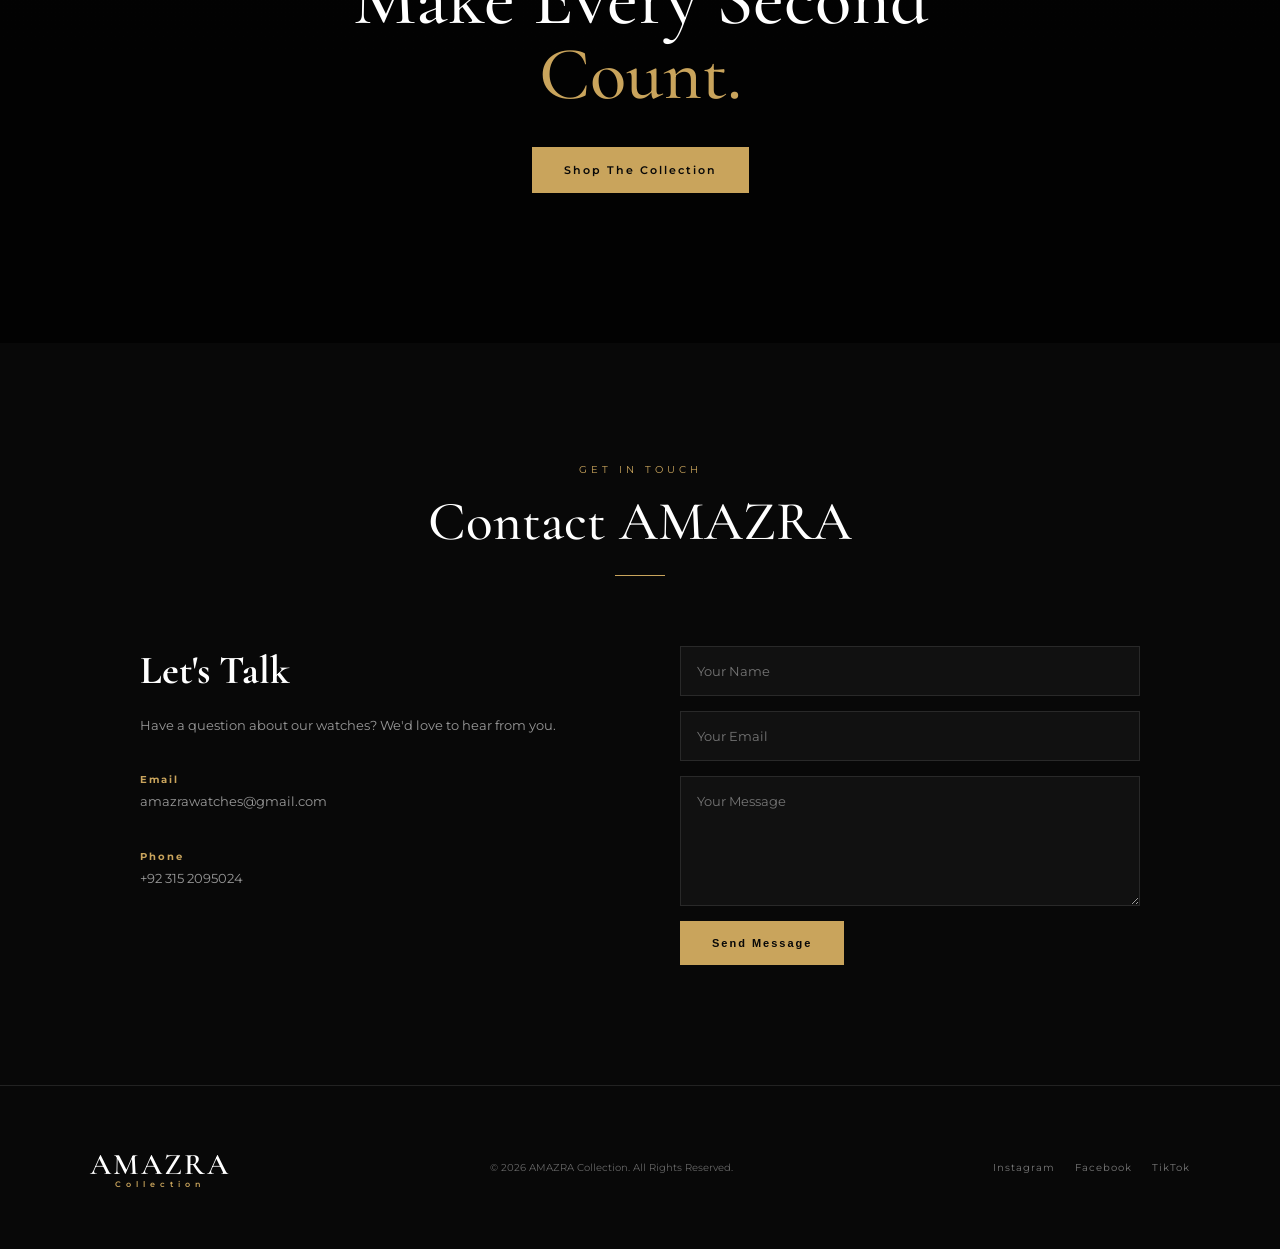
==== commit f1c0964c: "Update index.html" ====
--- a/index.html
+++ b/index.html
@@ -99,11 +99,11 @@
                 <div class="product-info">
 
                     <p class="product-category">
+                        The Classic
+                    </p>
+
+                    <h3>
                         Kegio
-                    </p>
-
-                    <h3>
-                        The Classic
                     </h3>
 
                     <p class="price">
@@ -133,11 +133,11 @@
                 <div class="product-info">
 
                     <p class="product-category">
+                        The royal
+                    </p>
+
+                    <h3>
                         Matturi
-                    </p>
-
-                    <h3>
-                        The Royal
                     </h3>
 
                     <p class="price">
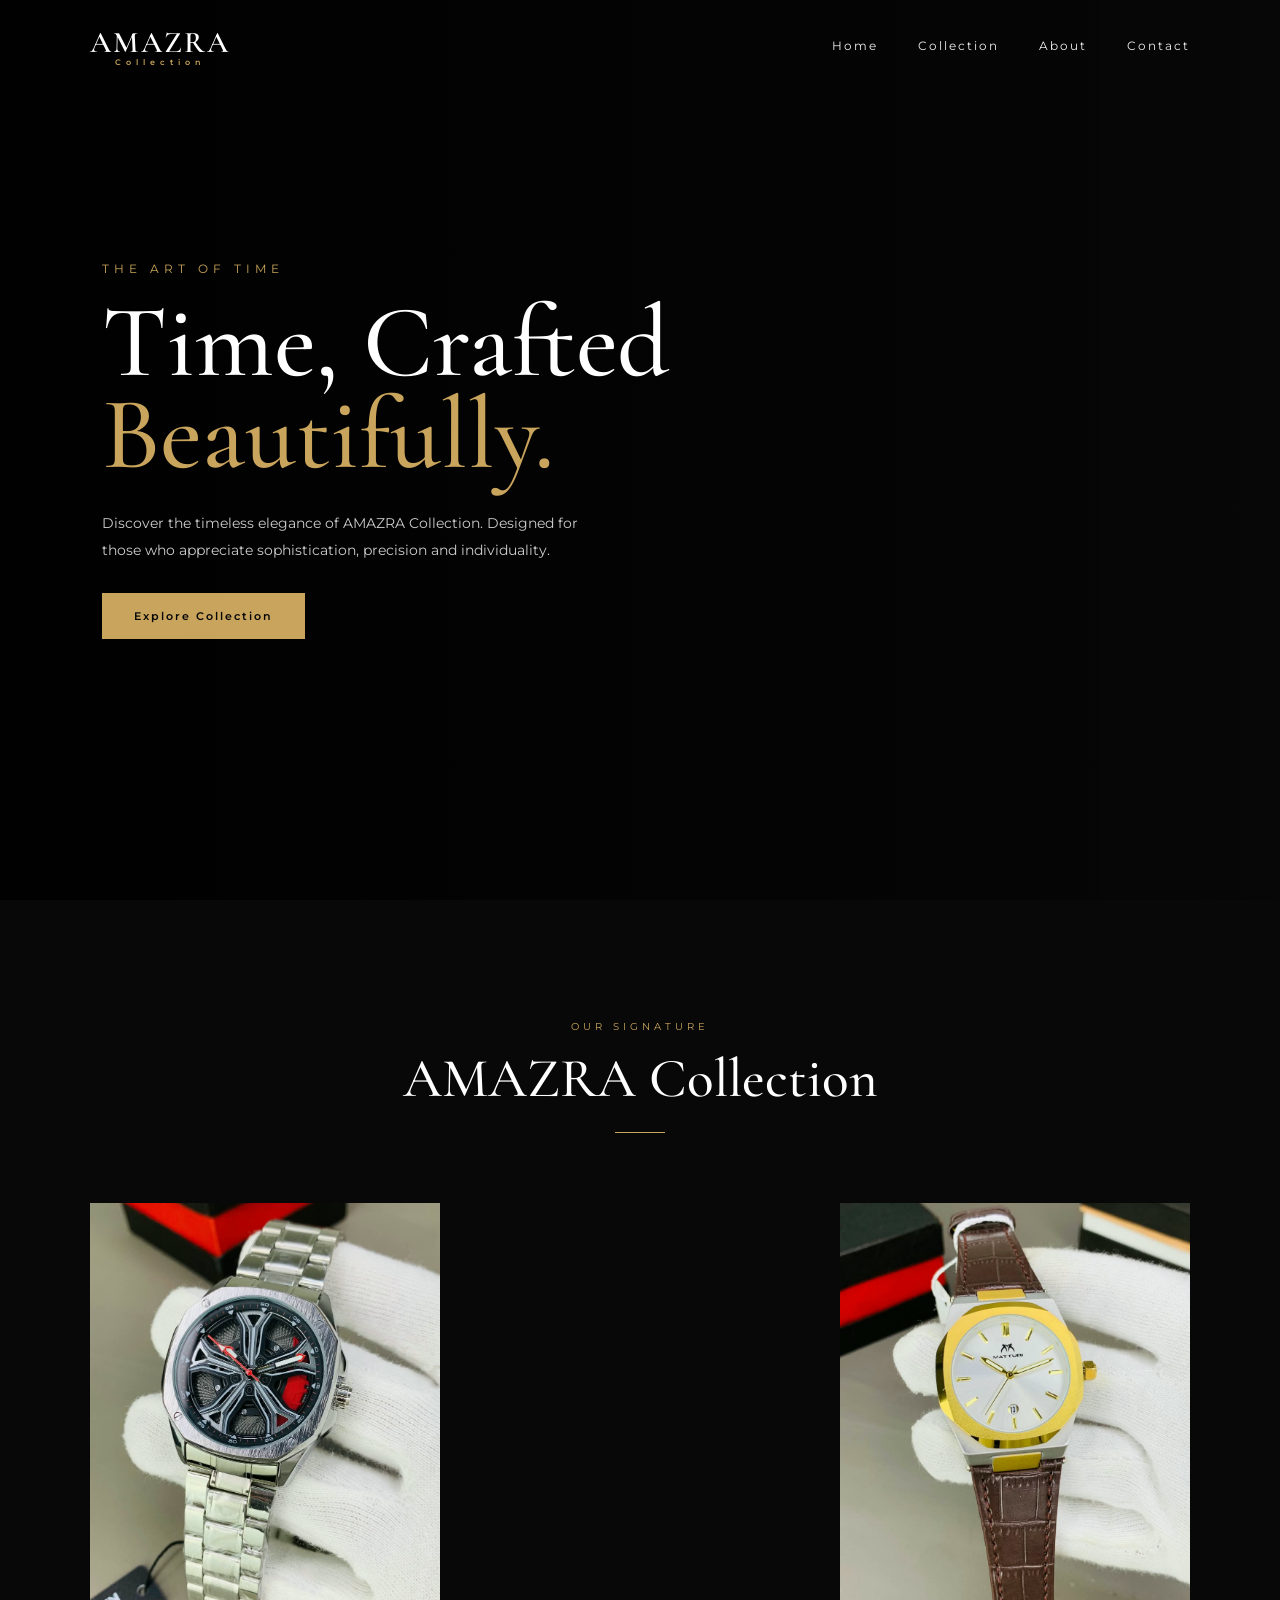
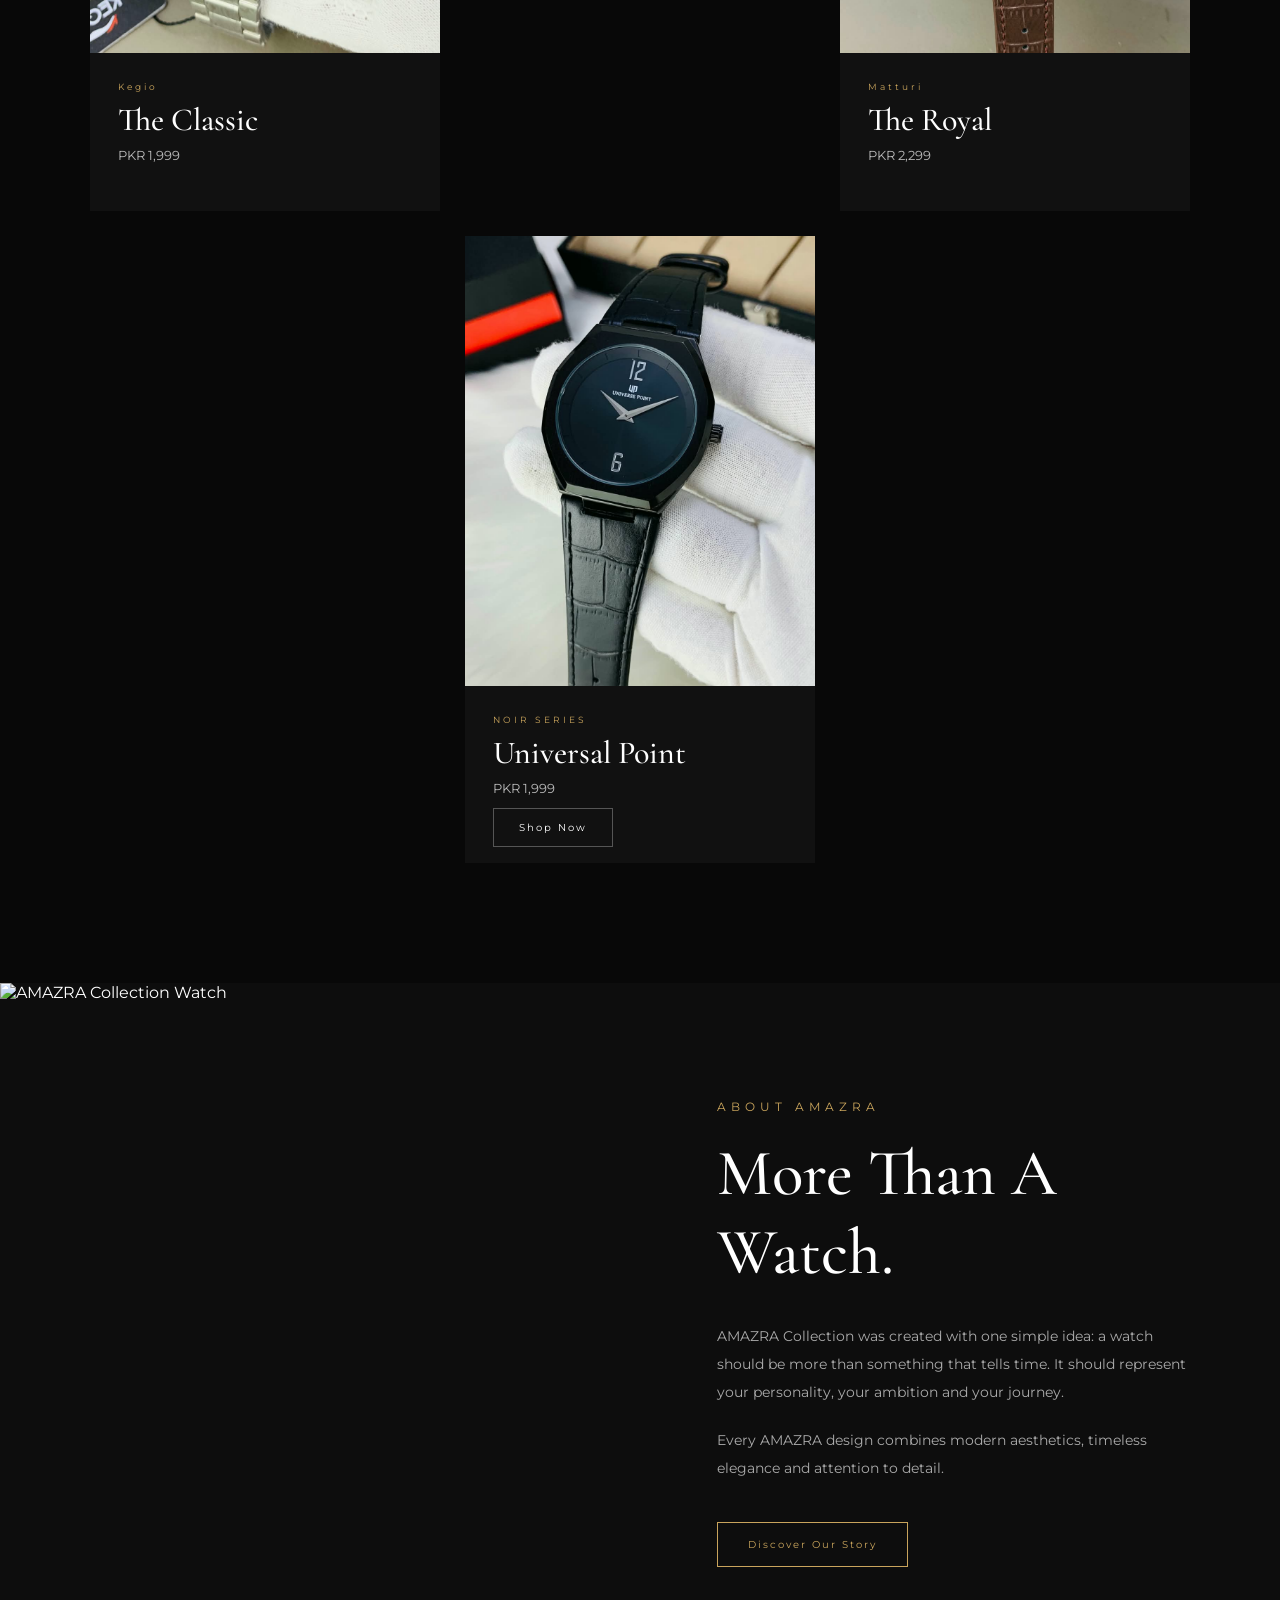
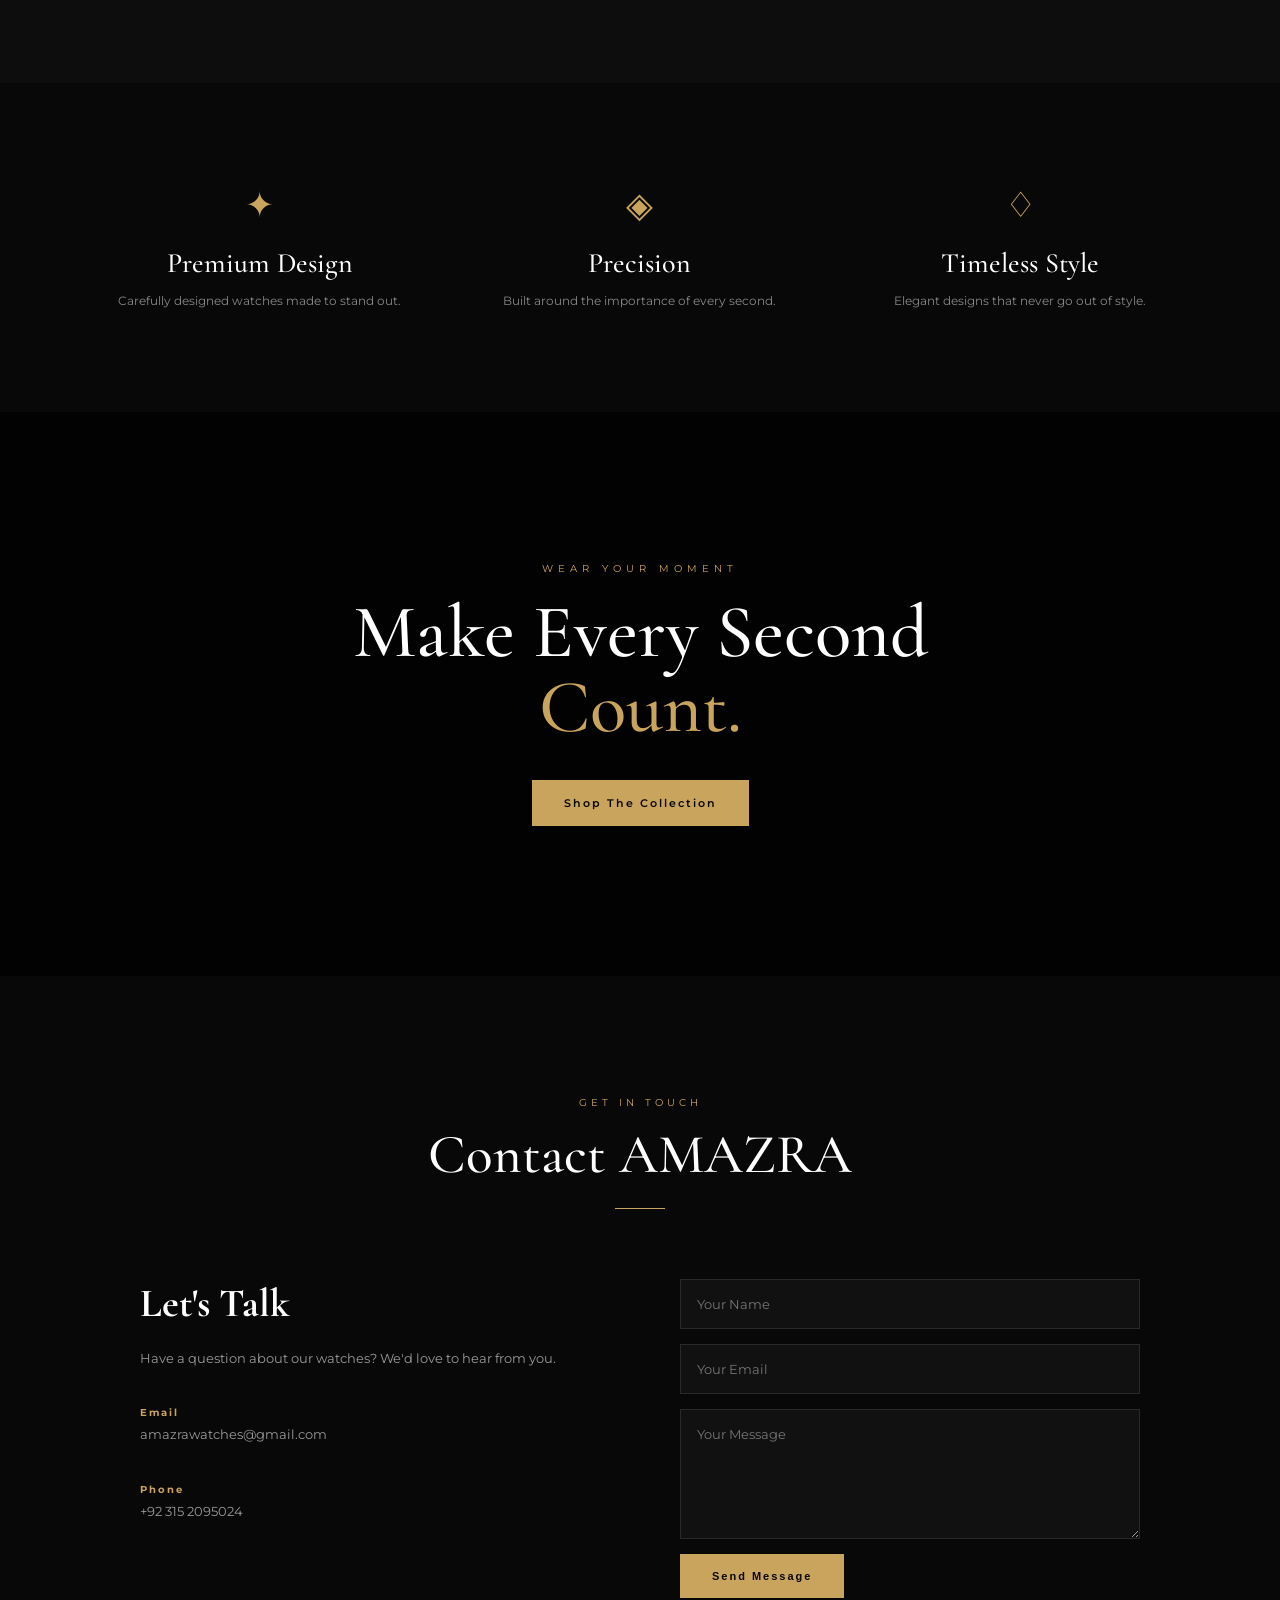
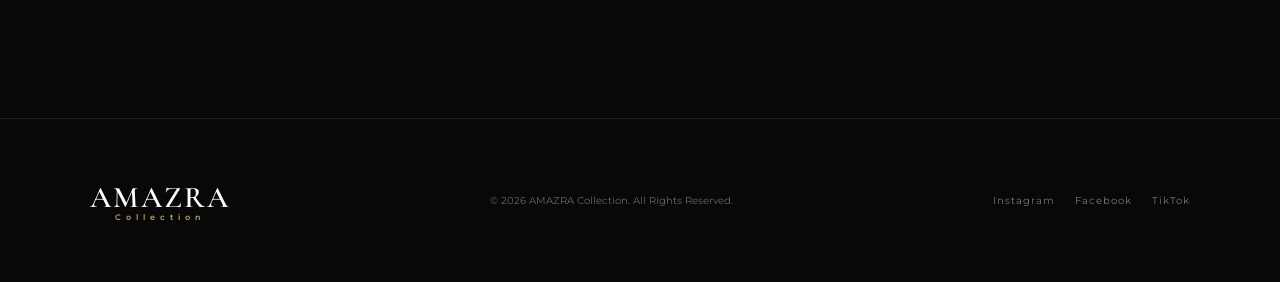
==== commit aab91431: "Fix HTML encoding issues in index.html" ====
--- a/index.html
+++ b/index.html
@@ -99,18 +99,18 @@
                 <div class="product-info">
 
                     <p class="product-category">
+                        Kegio
+                    </p>
+
+                    <h3>
                         The Classic
-                    </p>
-
-                    <h3>
-                        Kegio
                     </h3>
 
                     <p class="price">
                         PKR 1,999
                     </p>
 
-                    <a href="WhatsApp Image 2026-08-26 at 6.16.11 PM.jpeg" class="shop-btn">
+                    <a href="WhatsApp Image 2026-08-26 at 6.16.11 PM (1).jpeg"
                         Shop Now
                     </a>
                 </div>
@@ -133,17 +133,17 @@
                 <div class="product-info">
 
                     <p class="product-category">
-                        The royal
+                        Matturi
                     </p>
 
                     <h3>
-                        Matturi
+                        The Royal
                     </h3>
 
                     <p class="price">
                         PKR 2,299
                     </p>
-                    <a href="WhatsApp Image 2026-08-26 at 6.16.12 PM.jpeg" class="shop-btn">
+                    <a href="WhatsApp Image 2026-08-26 at 6.16.17 PM.jpeg"
                         Shop Now
                     </a>
                     
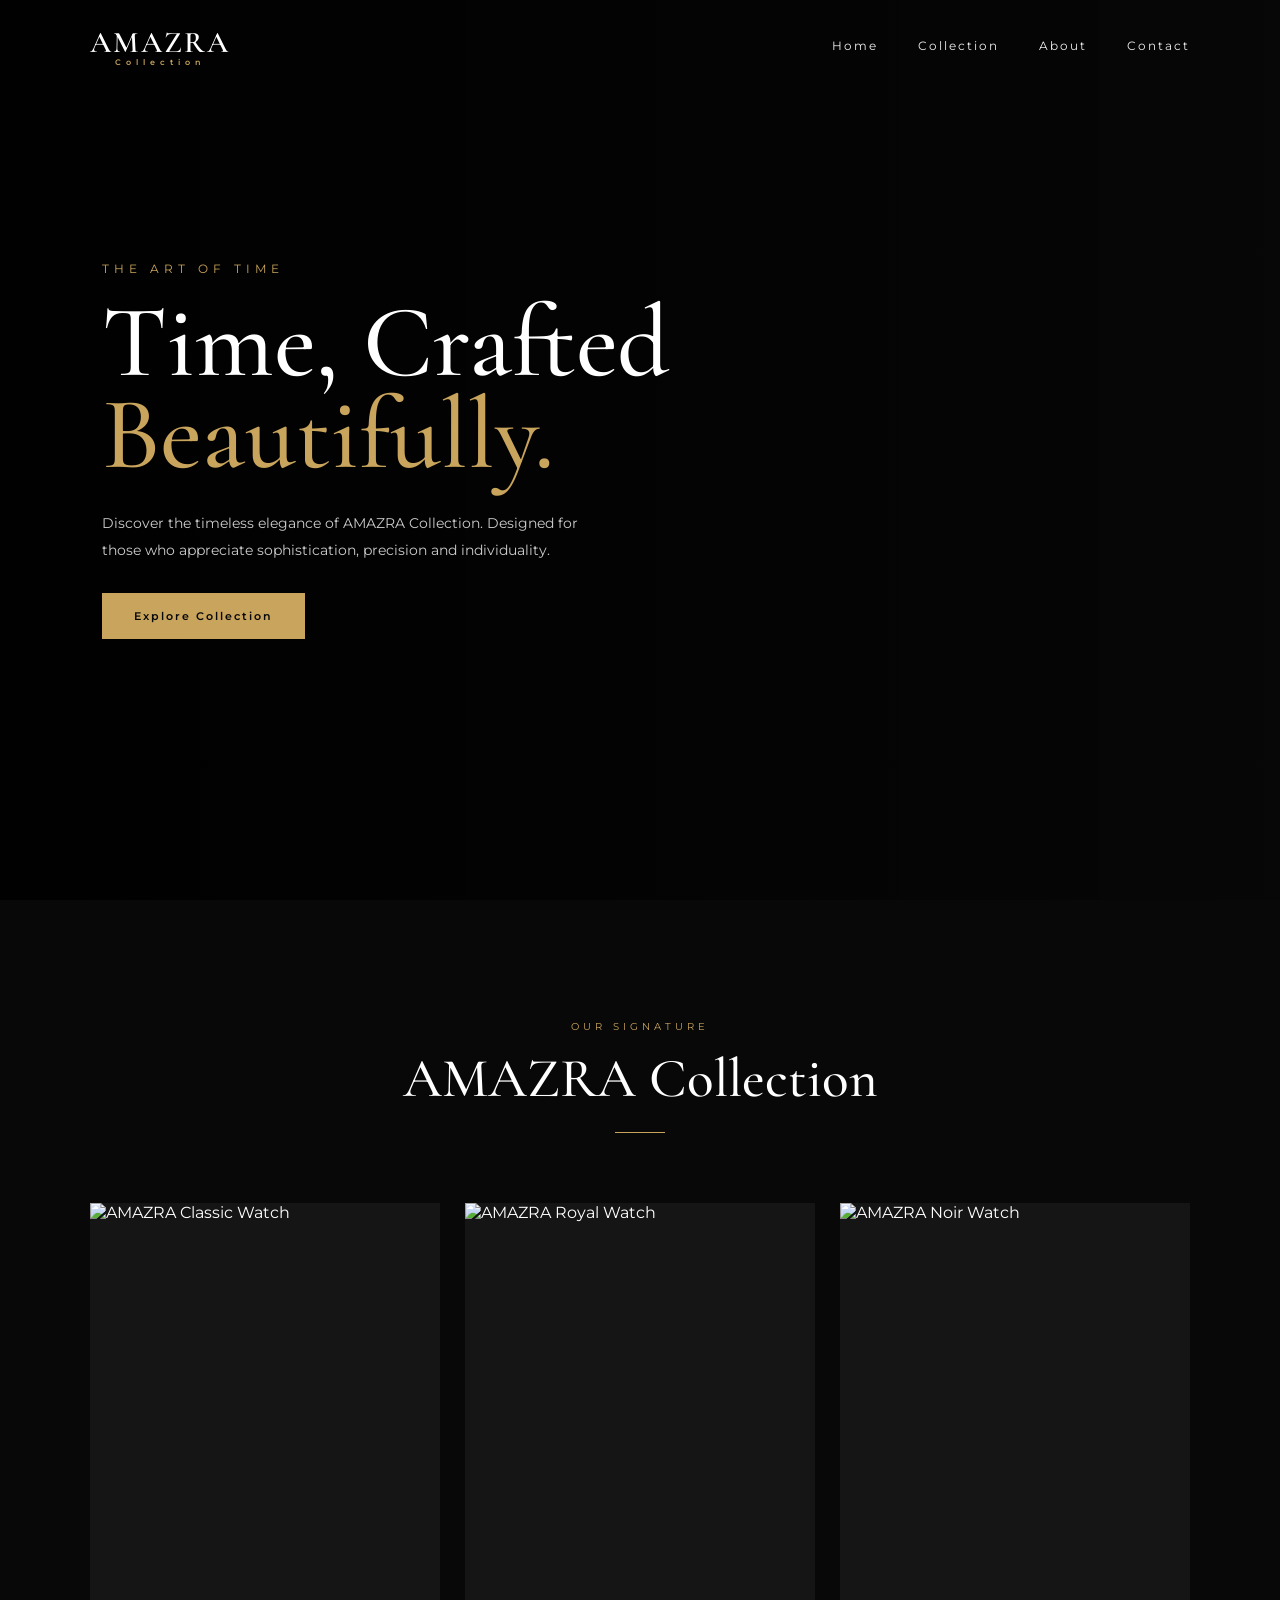
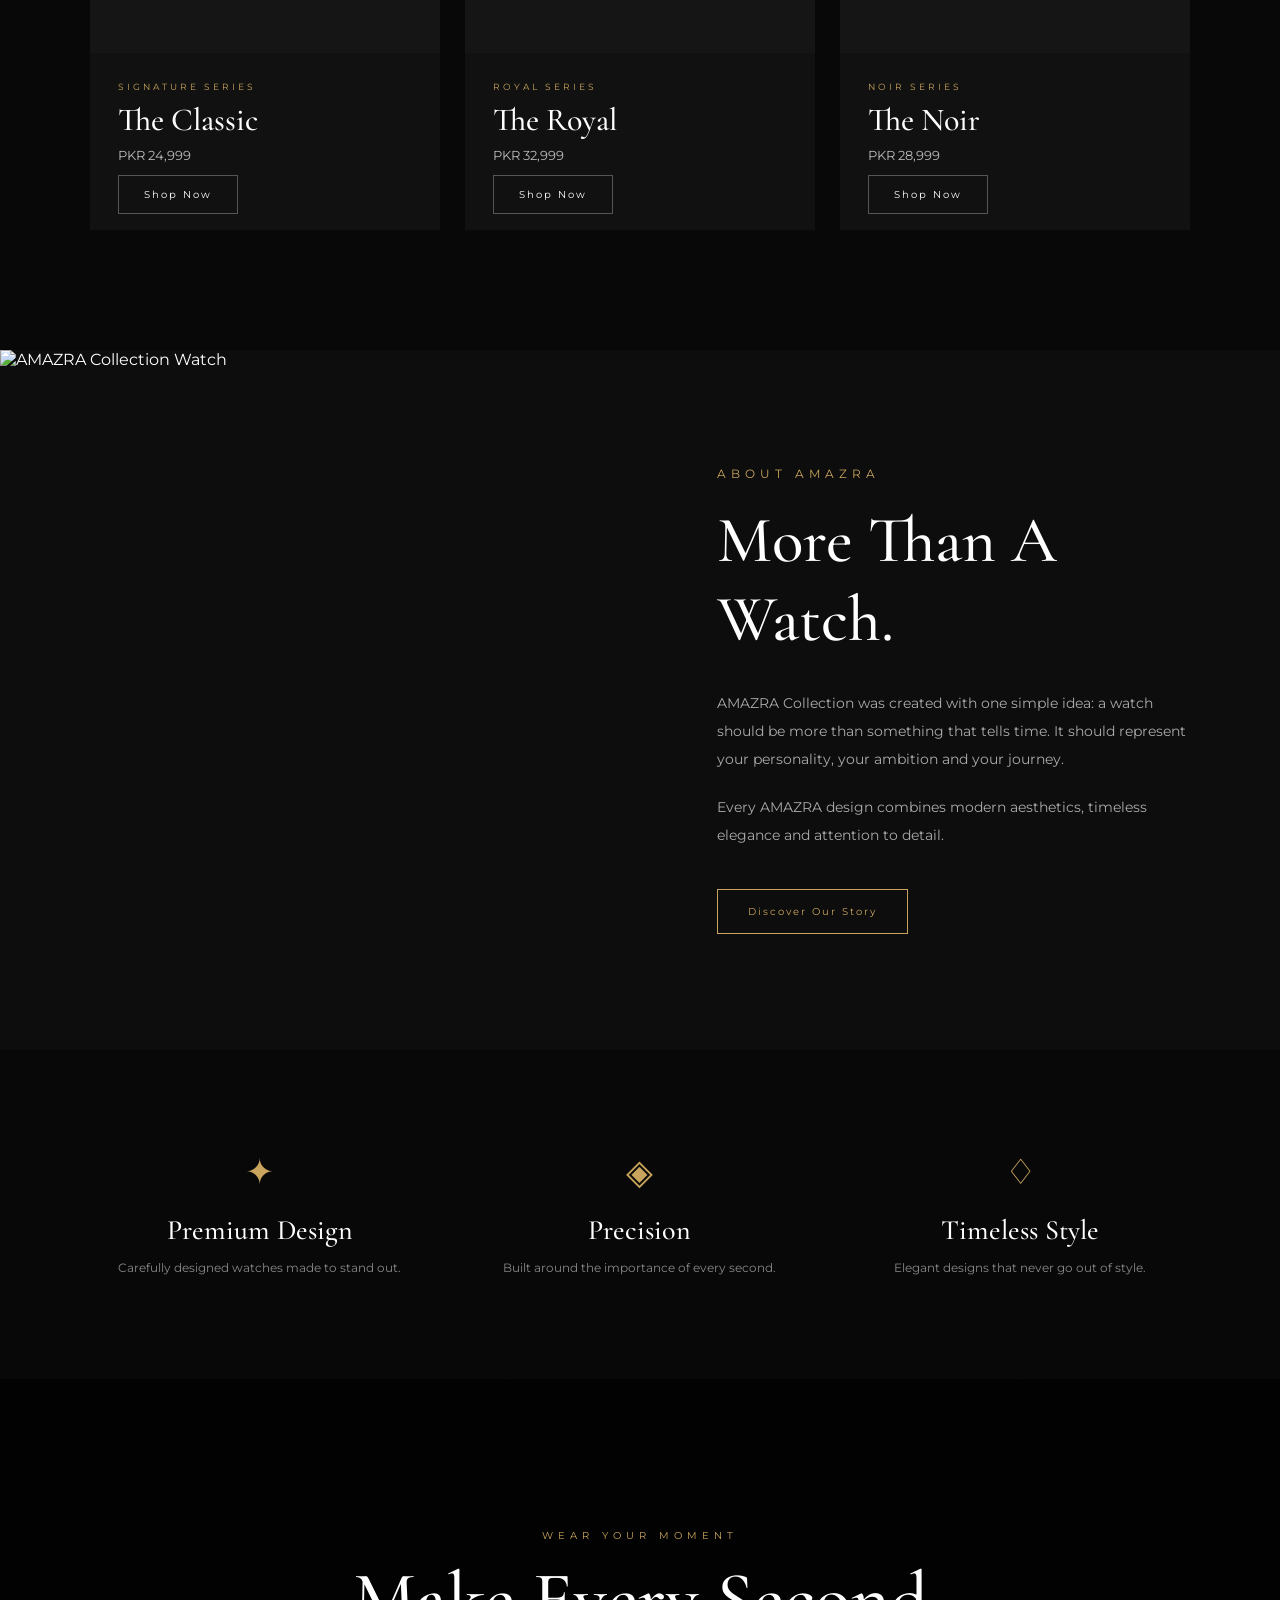
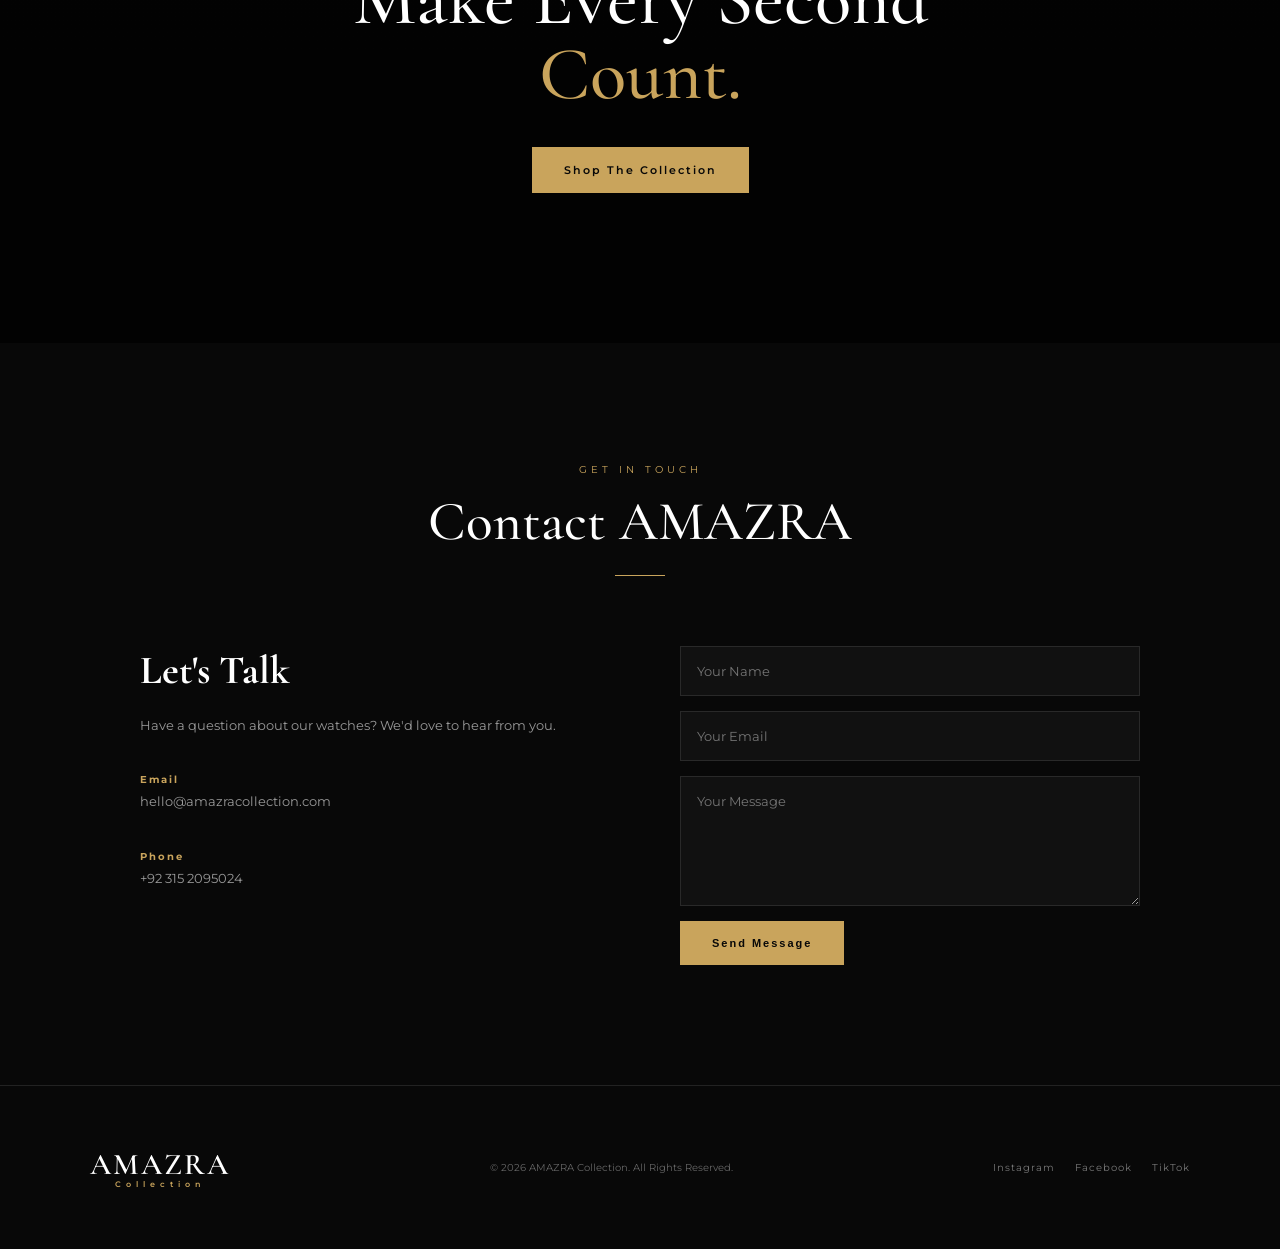
==== commit cba1d527: "Fix HTML structure and update product images" ====
--- a/index.html
+++ b/index.html
@@ -93,13 +93,14 @@
 
                 <div class="watch-image">
                     <img
-                        src="WhatsApp Image 2026-08-26 at 6.16.11 PM (1).jpeg" alt="AMAZRA Classic Watch">
+                        src="https://images.unsplash.com/photo-1524805444758-089113d48a6d?auto=format&fit=crop&w=800&q=80"
+                        alt="AMAZRA Classic Watch">
                 </div>
 
                 <div class="product-info">
 
                     <p class="product-category">
-                        Kegio
+                        SIGNATURE SERIES
                     </p>
 
                     <h3>
@@ -107,10 +108,10 @@
                     </h3>
 
                     <p class="price">
-                        PKR 1,999
-                    </p>
-
-                    <a href="WhatsApp Image 2026-08-26 at 6.16.11 PM (1).jpeg"
+                        PKR 24,999
+                    </p>
+
+                    <a href="product.html?product=classic" class="shop-btn">
                         Shop Now
                     </a>
                 </div>
@@ -125,7 +126,7 @@
                 <div class="watch-image">
 
                     <img
-                        src="WhatsApp Image 2026-08-26 at 6.16.17 PM.jpeg"
+                        src="https://images.unsplash.com/photo-1523170335258-f5ed11844a49?auto=format&fit=crop&w=800&q=80"
                         alt="AMAZRA Royal Watch">
 
                 </div>
@@ -133,7 +134,7 @@
                 <div class="product-info">
 
                     <p class="product-category">
-                        Matturi
+                        ROYAL SERIES
                     </p>
 
                     <h3>
@@ -141,9 +142,9 @@
                     </h3>
 
                     <p class="price">
-                        PKR 2,299
-                    </p>
-                    <a href="WhatsApp Image 2026-08-26 at 6.16.17 PM.jpeg"
+                        PKR 32,999
+                    </p>
+                    <a href="product.html?product=royal" class="shop-btn">
                         Shop Now
                     </a>
                     
@@ -160,7 +161,7 @@
                 <div class="watch-image">
 
                     <img
-                        src="WhatsApp Image 2026-08-26 at 6.16.13 PM.jpeg"
+                        src="https://images.unsplash.com/photo-1533139502658-0198f920d8e8?auto=format&fit=crop&w=800&q=80"
                         alt="AMAZRA Noir Watch">
 
                 </div>
@@ -172,11 +173,11 @@
                     </p>
 
                     <h3>
-                        Universal Point
+                        The Noir
                     </h3>
 
                     <p class="price">
-                        PKR 1,999
+                        PKR 28,999
                     </p>
 
                     <a href="product.html?product=noir" class="shop-btn">
@@ -346,7 +347,7 @@
 
                 <p>
                     <strong>Email</strong><br>
-                    amazrawatches@gmail.com
+                    hello@amazracollection.com
                 </p>
 
                 <p>
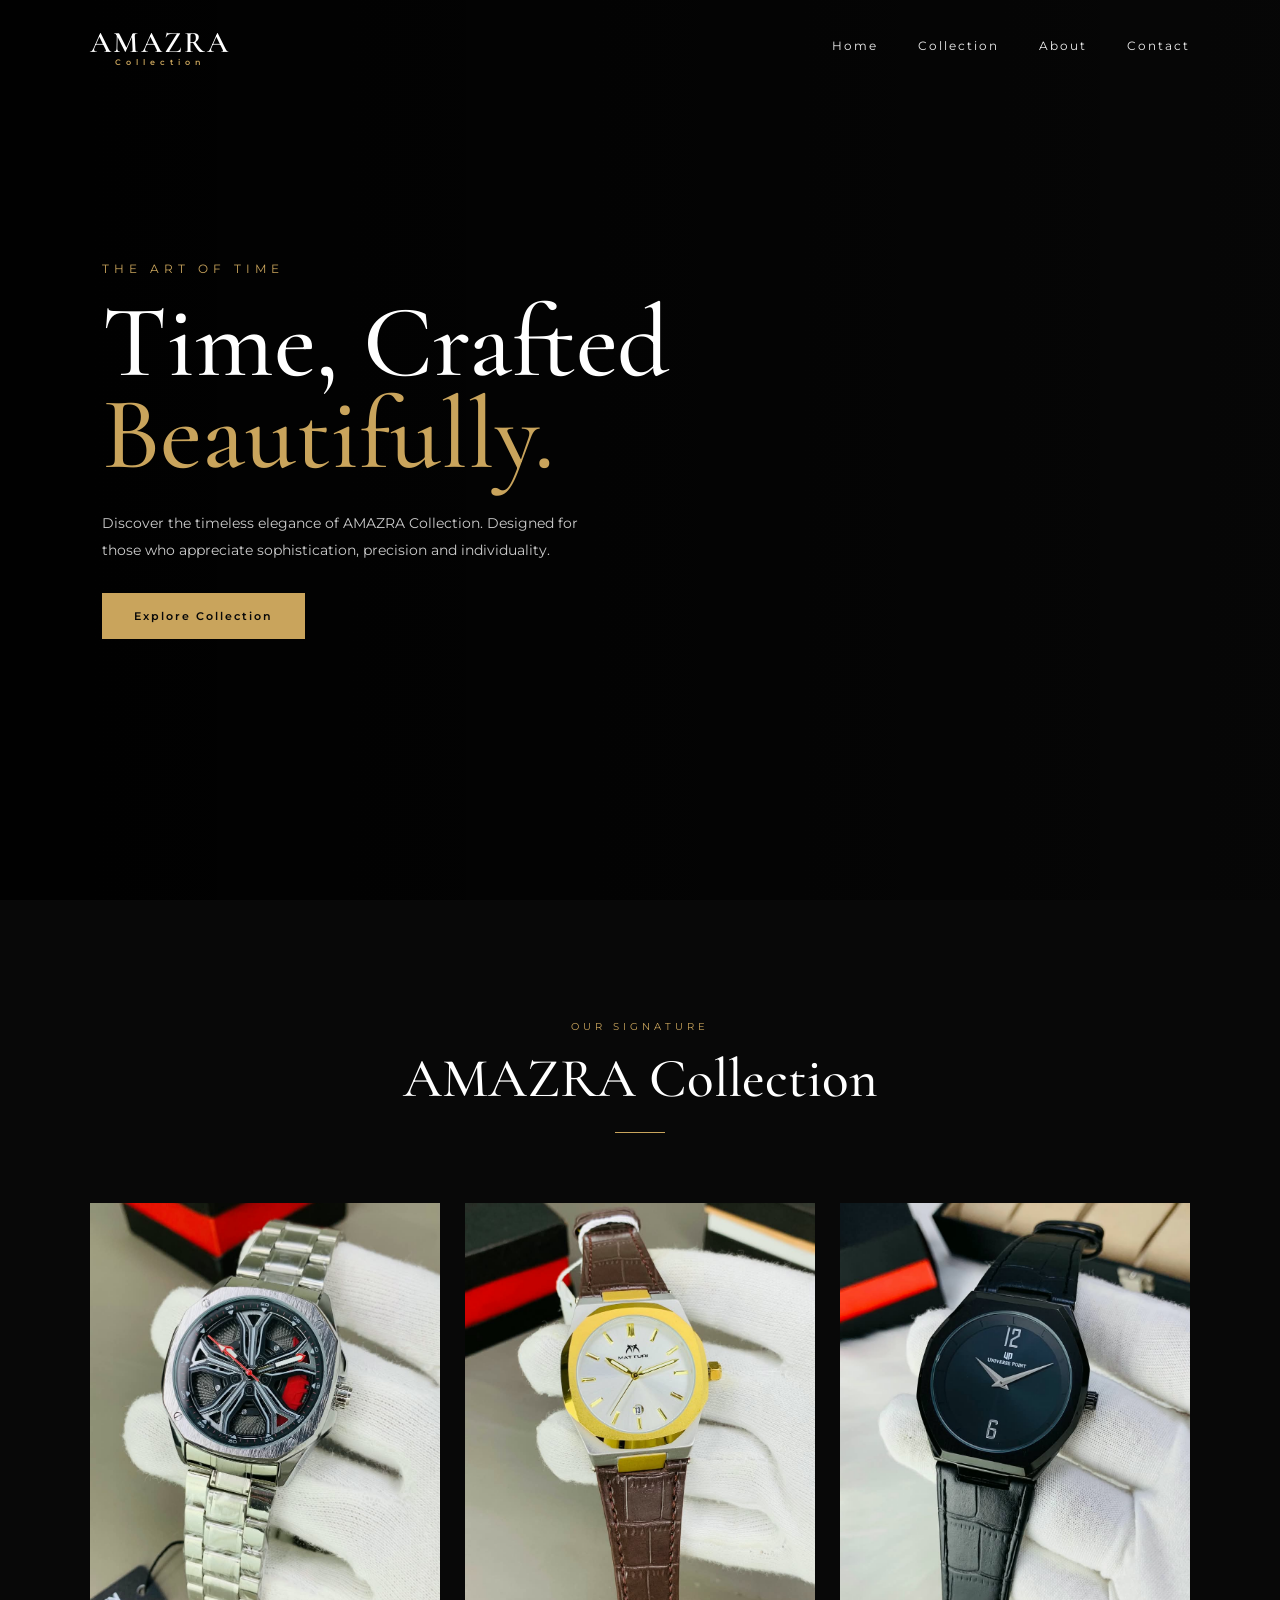
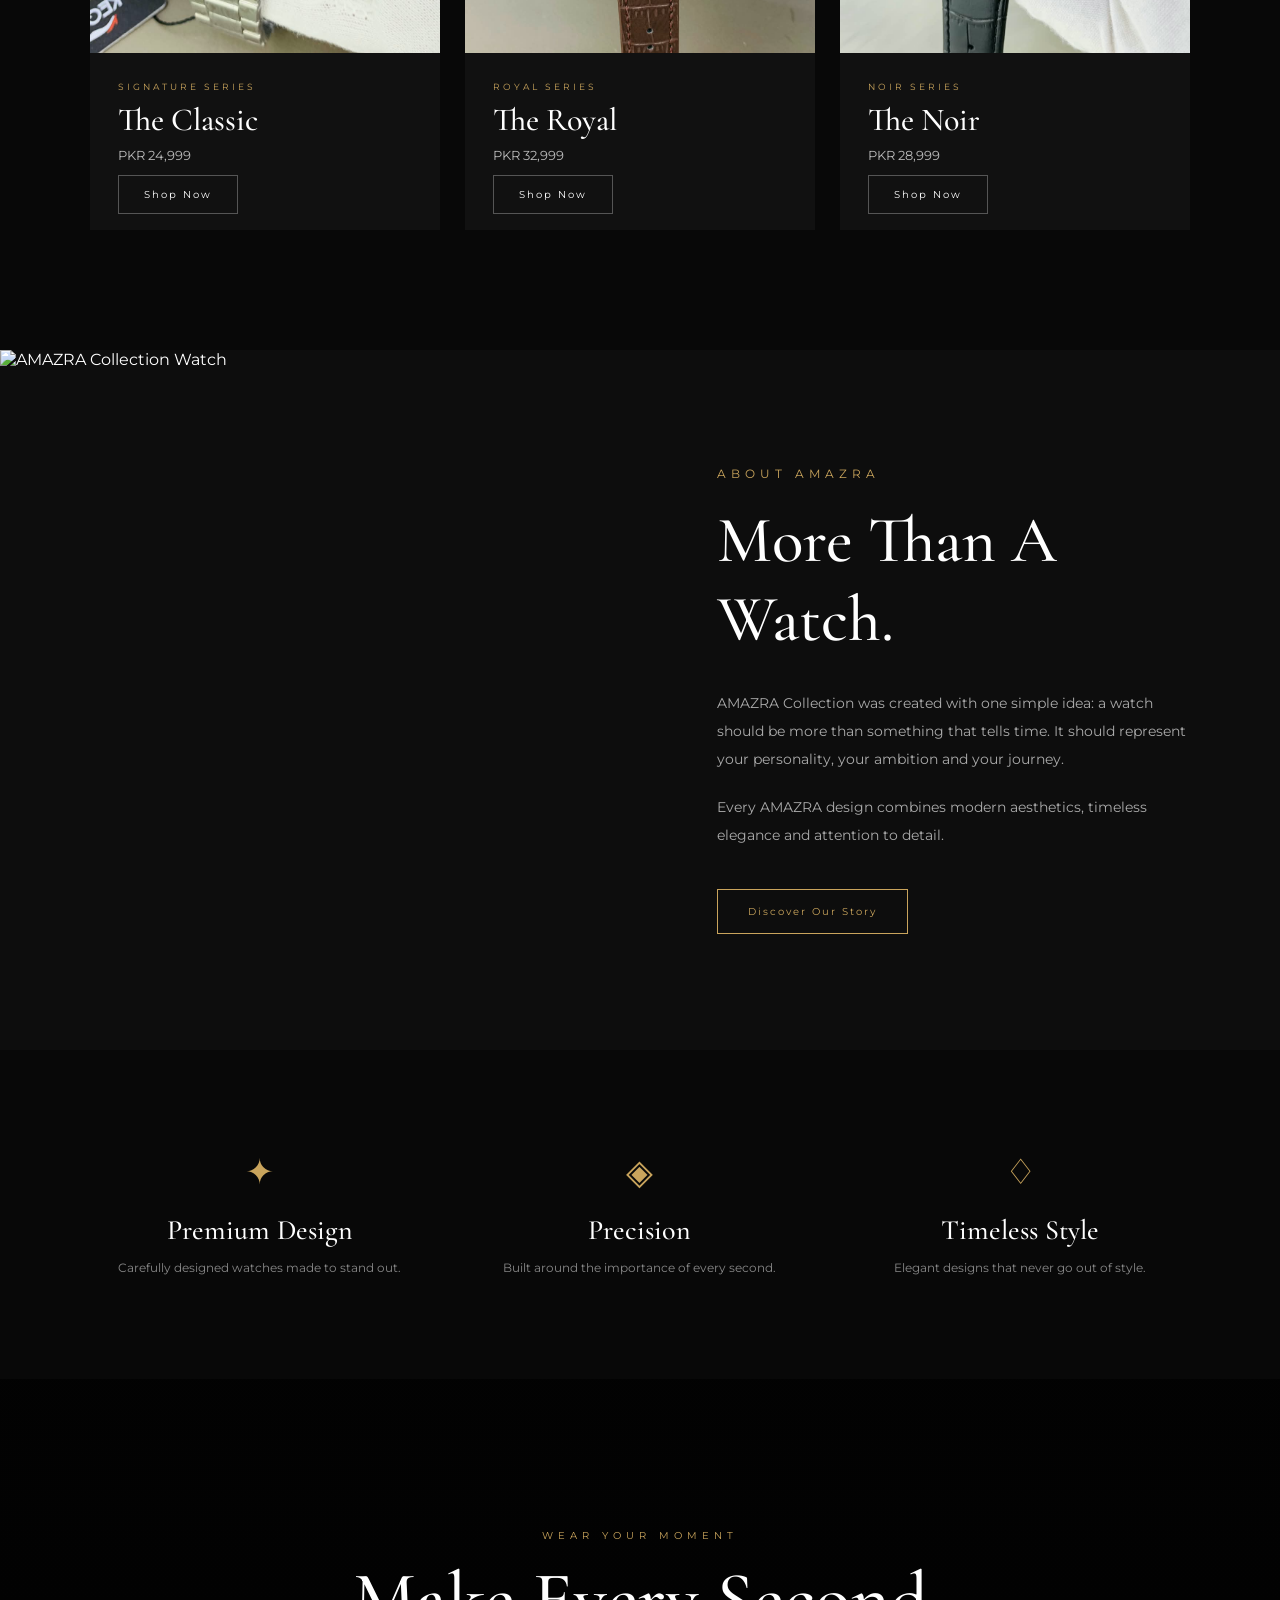
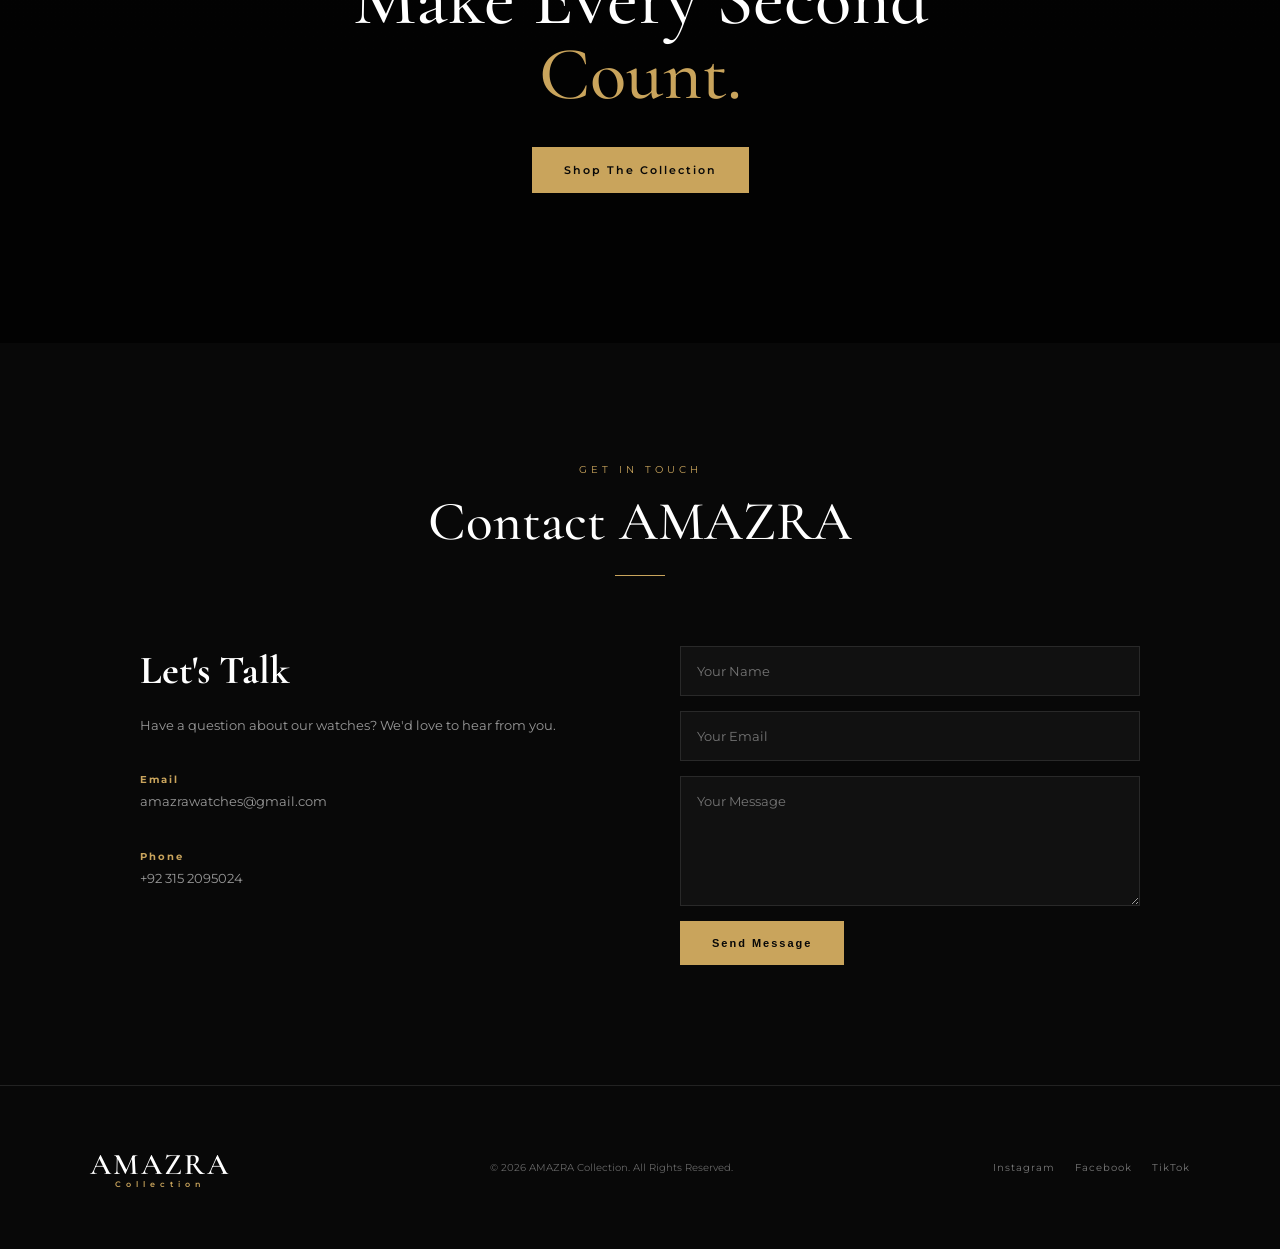
==== commit c6199edb: "Update index.html" ====
--- a/index.html
+++ b/index.html
@@ -93,7 +93,7 @@
 
                 <div class="watch-image">
                     <img
-                        src="https://images.unsplash.com/photo-1524805444758-089113d48a6d?auto=format&fit=crop&w=800&q=80"
+                        src= "WhatsApp Image 2026-08-26 at 6.16.11 PM (1).jpeg"
                         alt="AMAZRA Classic Watch">
                 </div>
 
@@ -126,7 +126,7 @@
                 <div class="watch-image">
 
                     <img
-                        src="https://images.unsplash.com/photo-1523170335258-f5ed11844a49?auto=format&fit=crop&w=800&q=80"
+                        src="WhatsApp Image 2026-08-26 at 6.16.17 PM.jpeg"
                         alt="AMAZRA Royal Watch">
 
                 </div>
@@ -161,7 +161,7 @@
                 <div class="watch-image">
 
                     <img
-                        src="https://images.unsplash.com/photo-1533139502658-0198f920d8e8?auto=format&fit=crop&w=800&q=80"
+                        src="WhatsApp Image 2026-08-26 at 6.16.13 PM.jpeg"
                         alt="AMAZRA Noir Watch">
 
                 </div>
@@ -347,7 +347,7 @@
 
                 <p>
                     <strong>Email</strong><br>
-                    hello@amazracollection.com
+                    amazrawatches@gmail.com
                 </p>
 
                 <p>
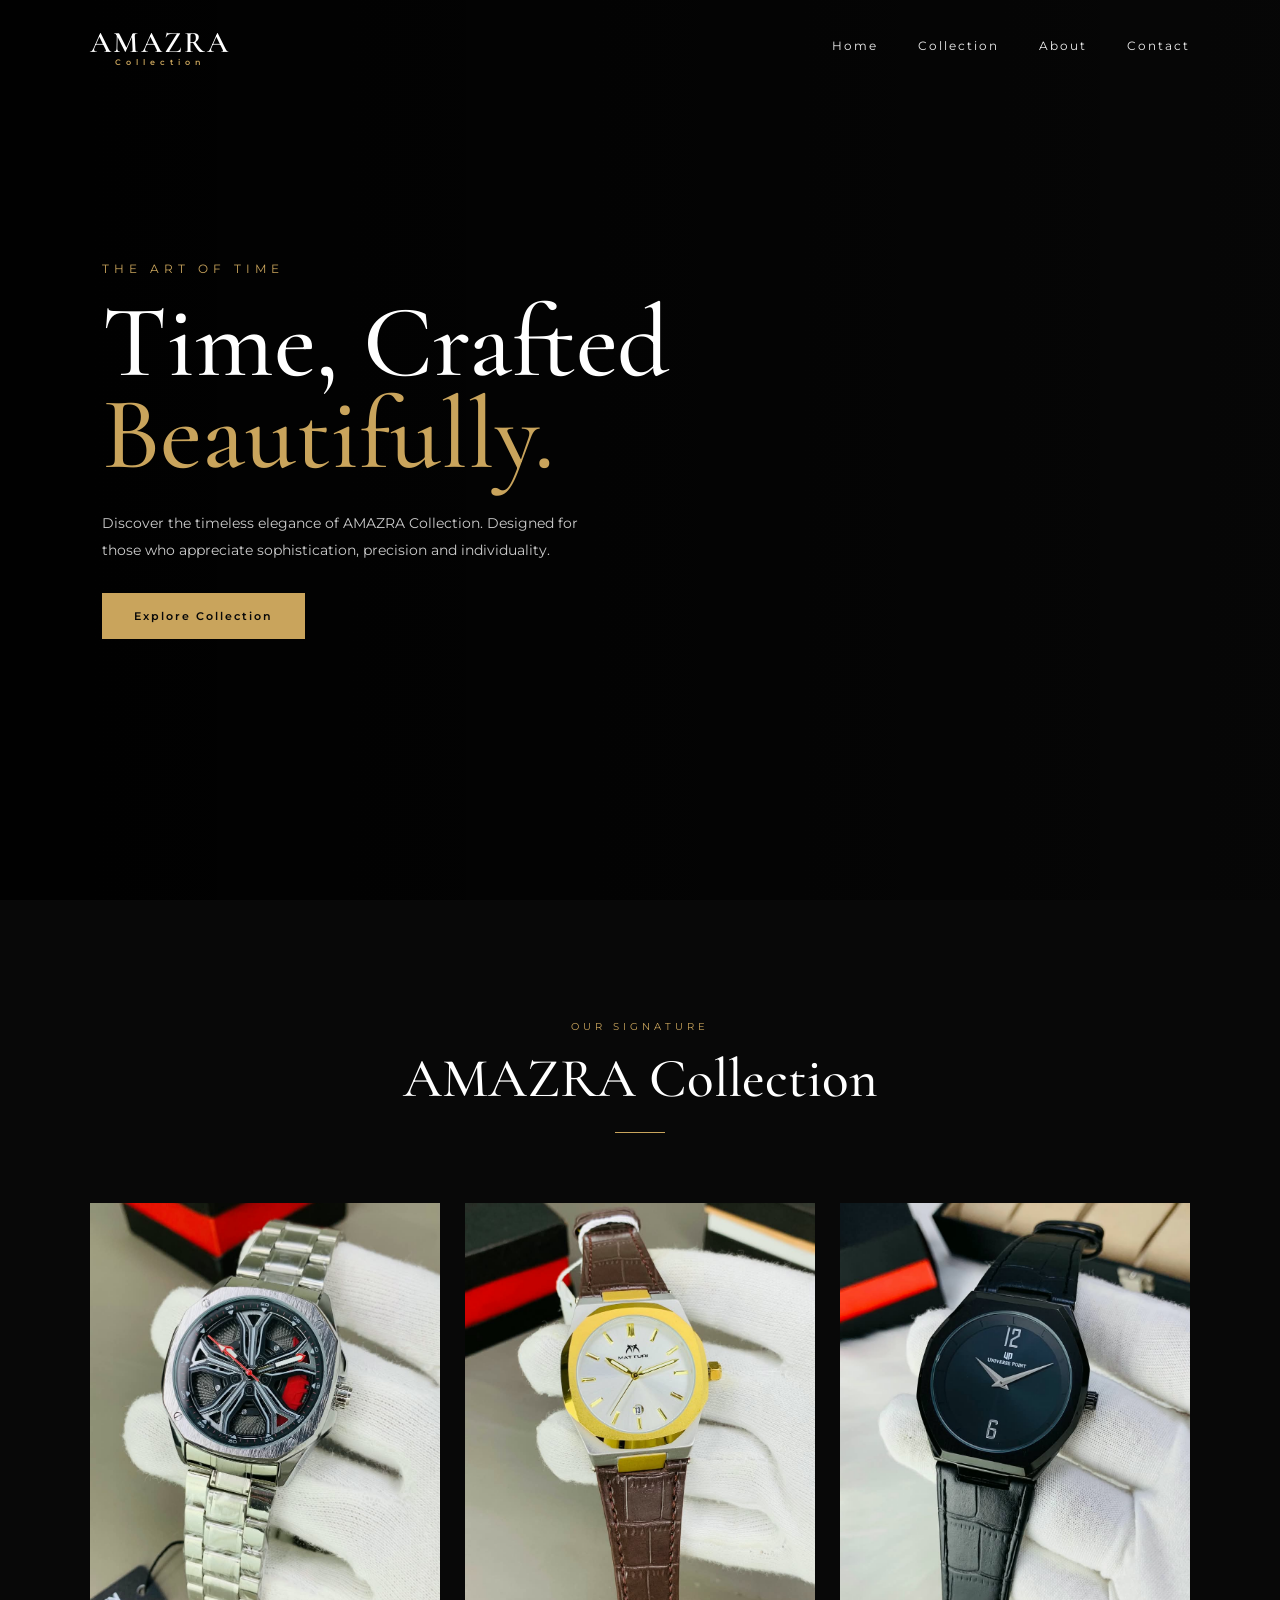
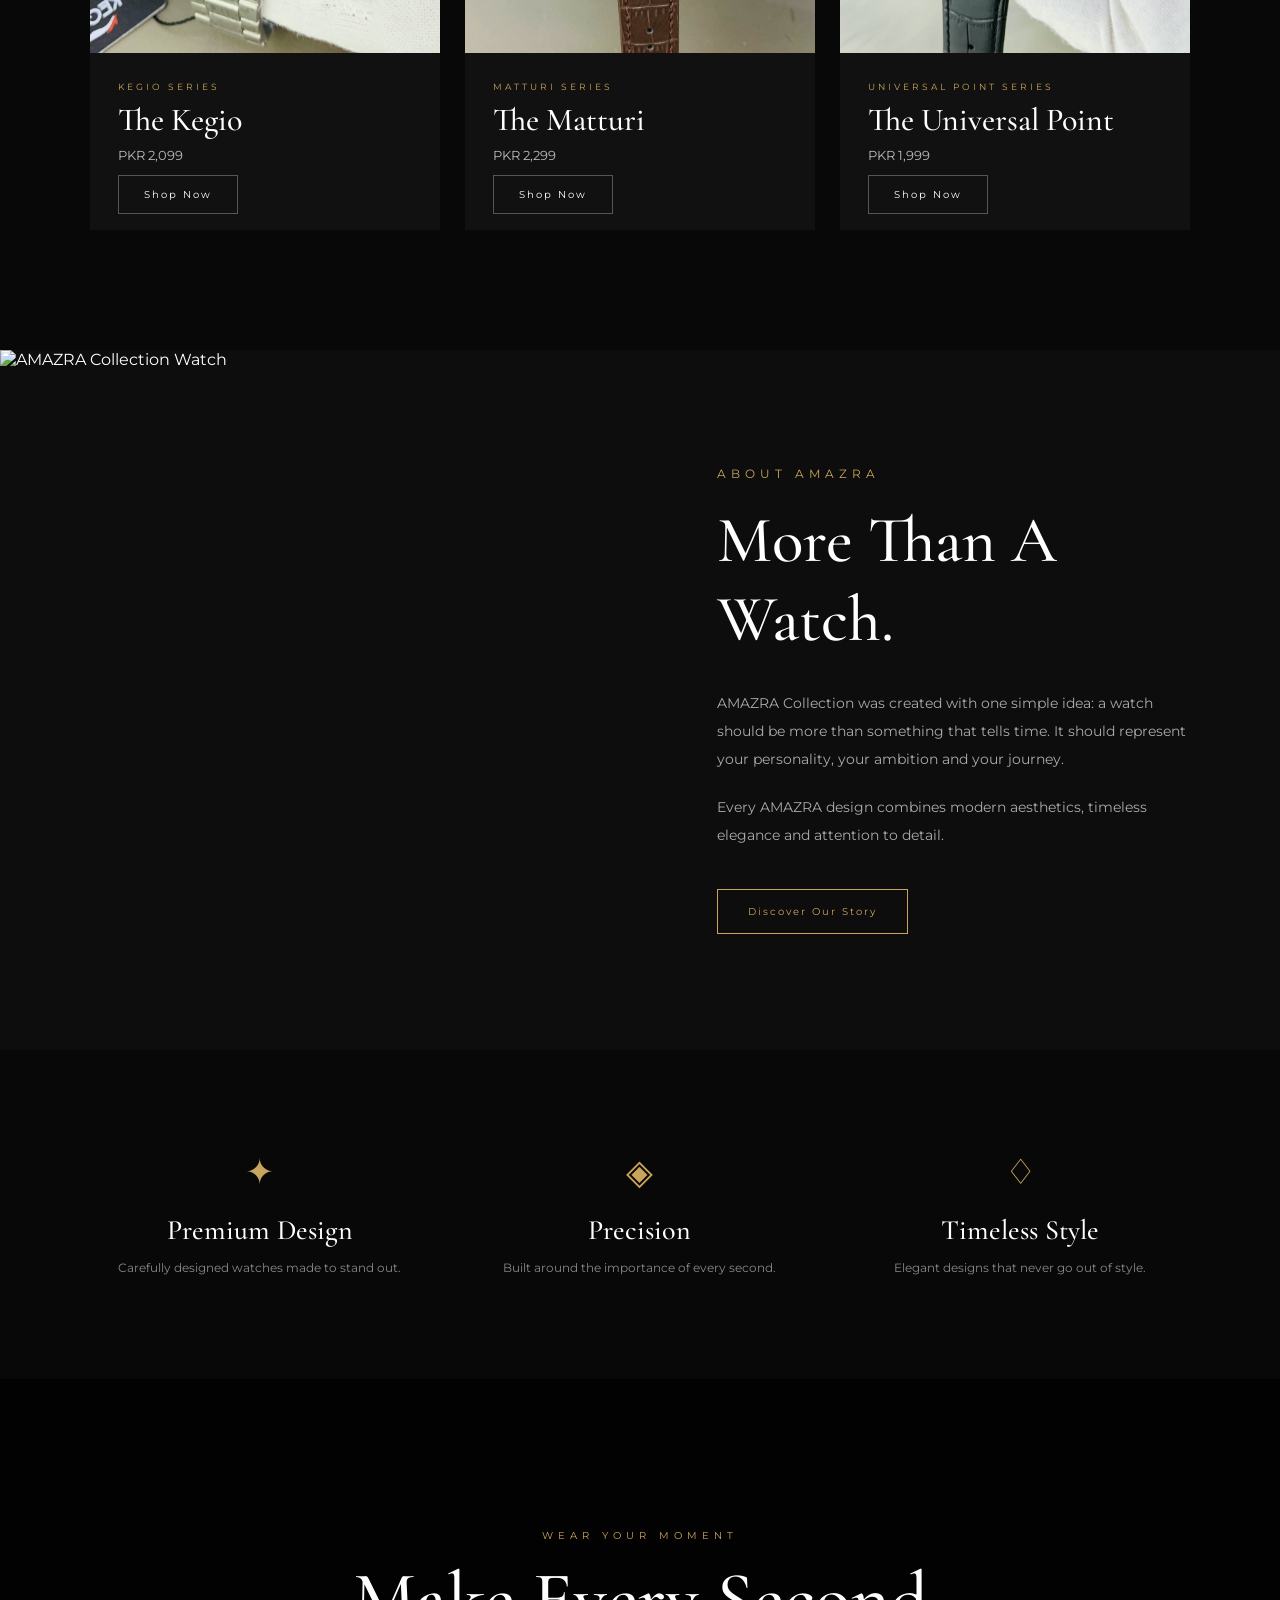
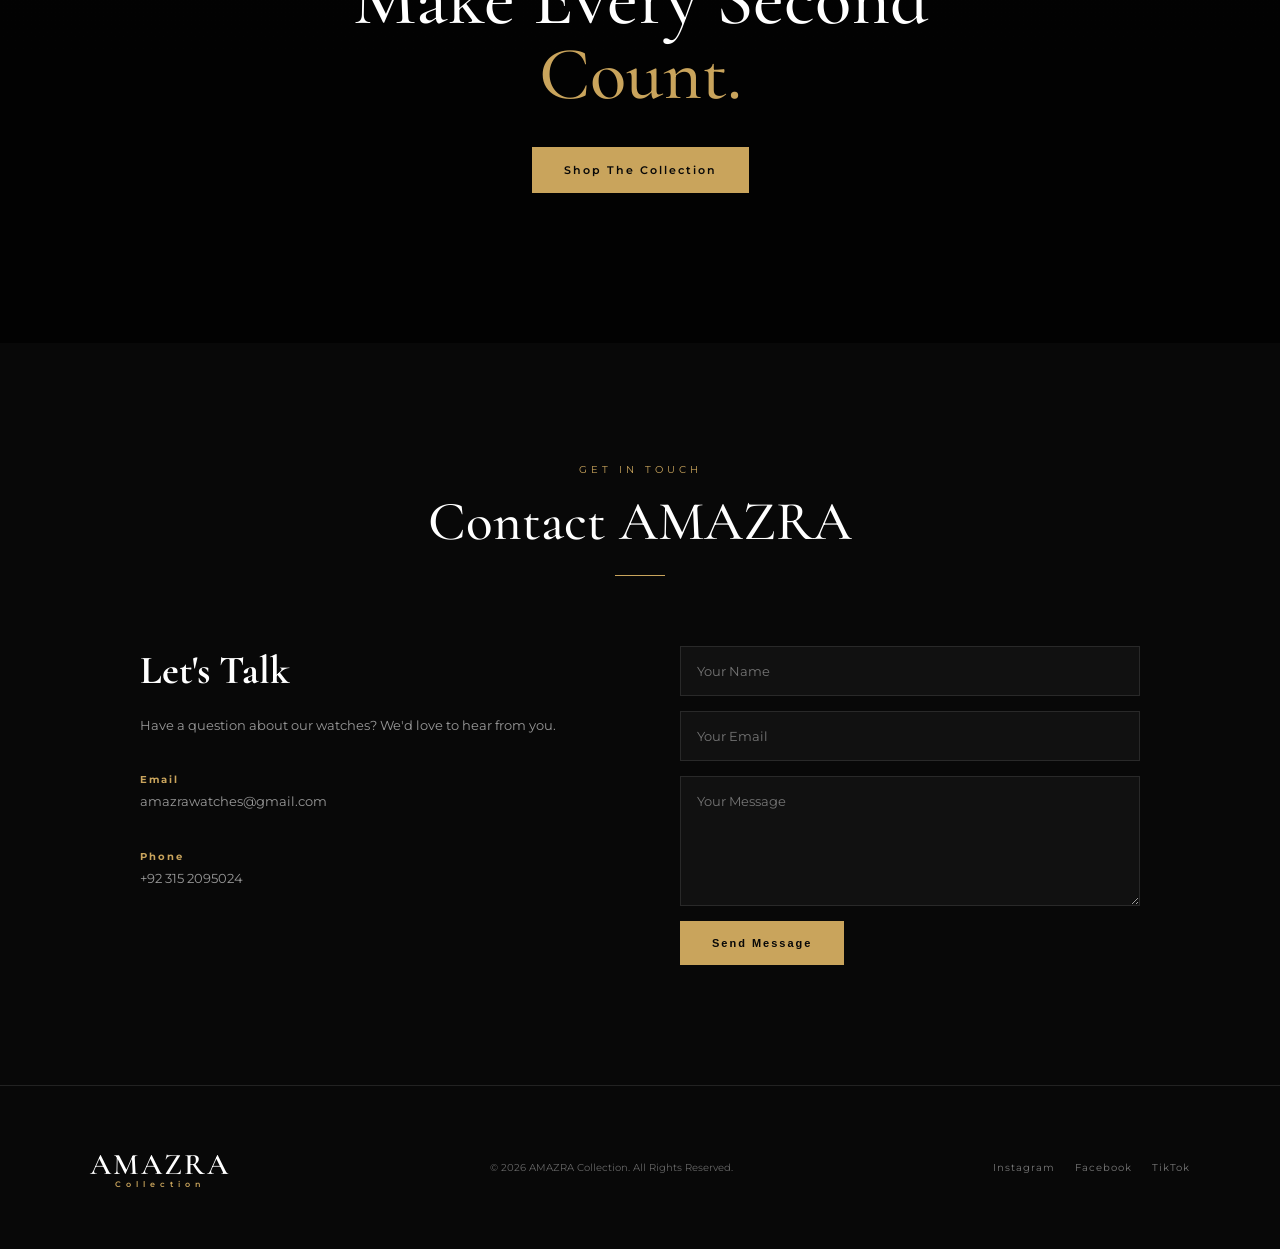
==== commit a9b8ef19: "Revise product information in index.html Updated product details and categories in the collection se" ====
--- a/index.html
+++ b/index.html
@@ -100,15 +100,15 @@
                 <div class="product-info">
 
                     <p class="product-category">
-                        SIGNATURE SERIES
+                        KEGIO SERIES
                     </p>
 
                     <h3>
-                        The Classic
+                        The Kegio
                     </h3>
 
                     <p class="price">
-                        PKR 24,999
+                        PKR 2,099
                     </p>
 
                     <a href="product.html?product=classic" class="shop-btn">
@@ -134,15 +134,15 @@
                 <div class="product-info">
 
                     <p class="product-category">
-                        ROYAL SERIES
+                        MATTURI SERIES
                     </p>
 
                     <h3>
-                        The Royal
+                        The Matturi
                     </h3>
 
                     <p class="price">
-                        PKR 32,999
+                        PKR 2,299
                     </p>
                     <a href="product.html?product=royal" class="shop-btn">
                         Shop Now
@@ -169,15 +169,15 @@
                 <div class="product-info">
 
                     <p class="product-category">
-                        NOIR SERIES
+                        UNIVERSAL POINT SERIES
                     </p>
 
                     <h3>
-                        The Noir
+                        The Universal Point
                     </h3>
 
                     <p class="price">
-                        PKR 28,999
+                        PKR 1,999
                     </p>
 
                     <a href="product.html?product=noir" class="shop-btn">
